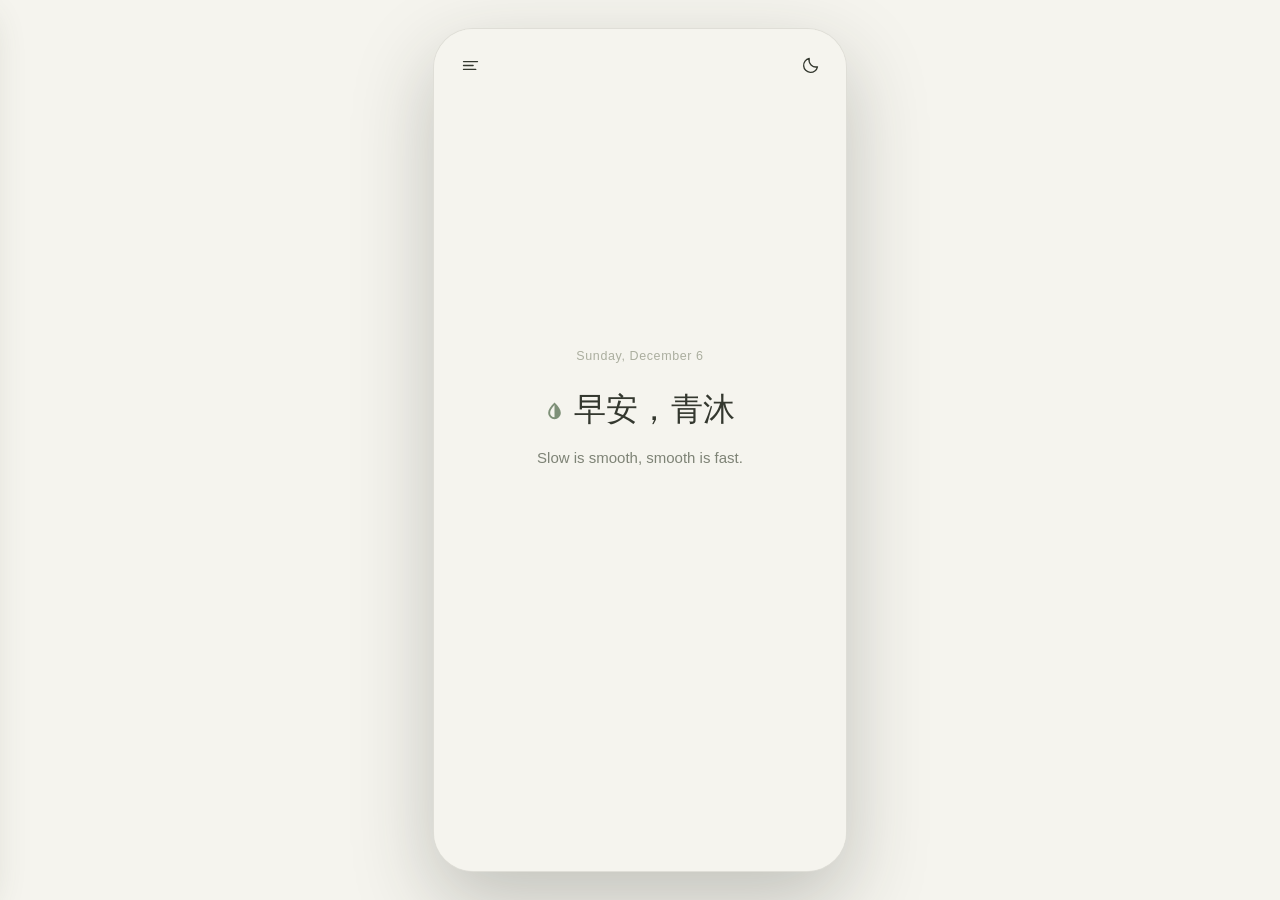
==== index.html @ 0475c49b "v2.6.2 分家第三步：云端整体搬进 cloud.js（纯搬家零改动，拼接保真校验过，冒烟13项全过） Co-Authored-By: Claude Fable 5 <noreply@anthrop" ====
<!DOCTYPE html>
<html lang="zh-CN">
<head>
<meta charset="utf-8">
<meta name="viewport" content="width=device-width, initial-scale=1, viewport-fit=cover, user-scalable=no">
<title>小记</title>
<meta name="apple-mobile-web-app-capable" content="yes">
<meta name="apple-mobile-web-app-status-bar-style" content="default">
<meta name="apple-mobile-web-app-title" content="小记">
<meta name="theme-color" content="#F5F4EE">
<link rel="manifest" href="manifest.webmanifest">
<link rel="icon" type="image/png" sizes="192x192" href="icon-192.png">
<link rel="apple-touch-icon" href="icon-180.png">
<link rel="stylesheet" href="style.css?v=2.6.2">
</head>
<body data-theme="day">
<div class="phone">

  <!-- HOME -->
  <section class="screen active" id="scr-home">
    <header class="bar">
      <button class="iconbtn" id="menuBtn" aria-label="菜单">
        <svg viewBox="0 0 24 24"><line x1="4" y1="7.5" x2="20" y2="7.5"/><line x1="4" y1="12" x2="15" y2="12"/><line x1="4" y1="16.5" x2="18" y2="16.5"/></svg>
      </button>
      <button class="iconbtn" id="themeBtn" aria-label="切换日夜">
        <svg id="icoMoon" viewBox="0 0 24 24"><path d="M20 13.5A8 8 0 0 1 10.5 4 8 8 0 1 0 20 13.5z"/></svg>
        <svg id="icoSun" viewBox="0 0 24 24" style="display:none"><circle cx="12" cy="12" r="4.4"/><line x1="12" y1="2.8" x2="12" y2="5"/><line x1="12" y1="19" x2="12" y2="21.2"/><line x1="2.8" y1="12" x2="5" y2="12"/><line x1="19" y1="12" x2="21.2" y2="12"/><line x1="5.5" y1="5.5" x2="7" y2="7"/><line x1="17" y1="17" x2="18.5" y2="18.5"/><line x1="18.5" y1="5.5" x2="17" y2="7"/><line x1="7" y1="17" x2="5.5" y2="18.5"/></svg>
      </button>
    </header>
    <div class="home-body">
      <div class="dateline" id="dateLine"></div>
      <h1 class="greet">
        <svg class="leaf" viewBox="0 0 24 24" fill="currentColor" stroke="none"><path d="M12 2C7 7 4 11 4 15a8 8 0 0 0 16 0c0-4-3-8-8-13zm0 18.5c-3 0-5.5-2.4-5.5-5.5 0-2.8 2-5.9 5.5-9.8V20.5z" opacity=".9"/></svg>
        <span id="greetText"></span>
      </h1>
      <p class="openline" id="openLine"></p>
      <div id="homeVase" class="vfloat"></div>
    </div>
  </section>

  <!-- TASKS -->
  <section class="screen" id="scr-tasks">
    <header class="bar">
      <button class="iconbtn back"><svg viewBox="0 0 24 24"><polyline points="14.5 5 7.5 12 14.5 19"/></svg></button>
      <span class="title">Tasks · 任务</span>
      <span style="width:44px"></span>
    </header>
    <div class="scroll">
      <div class="smalldate" id="taskDate"></div>
      <div class="tq" id="taskQuote"><div class="l1" id="tqL1"></div><div class="l2" id="tqL2" style="display:none"></div></div>
      <div class="countline">进行中 · <b id="ongoingN">0</b> <small>还在进行</small> / <b id="totalN">0</b> <small>今日全部<span id="filtCap"></span></small></div>
      <div class="chips" id="taskChips"></div>
      <div id="taskList" style="margin-top:8px"></div>
      <div class="seclabel" style="margin-top:28px"><span>今日已完成</span></div>
      <div id="doneList"></div>
      <div style="height:120px"></div>
    </div>
    <div id="taskVase" class="vfloat"></div>
    <button class="fab" id="fabAdd">+</button>
  </section>

  <!-- REWARDS -->
  <section class="screen" id="scr-rewards">
    <header class="bar">
      <button class="iconbtn back"><svg viewBox="0 0 24 24"><polyline points="14.5 5 7.5 12 14.5 19"/></svg></button>
      <span class="title">Rewards · 奖励</span>
      <span style="width:44px"></span>
    </header>
    <div class="scroll">
      <div class="hero"><span class="big" id="rwCounter">0</span><span class="dim">件 · 距上次掉落</span></div>
      <div class="hero-cap" id="rwCap">每完成一件任务都有机会掉落 · 累计越多奖励越好</div>
      <div class="seclabel"><span>待处理奖励</span></div>
      <div id="pendList"></div>
      <div class="seclabel" style="margin-top:26px"><span>已完成奖励</span></div>
      <div id="rdoneList"></div>
      <p class="whint" style="text-align:center;margin-top:18px">奖励池和概率在 设置 → 奖励抽卡 里编辑</p>
    </div>
  </section>

  <!-- MOOD -->
  <section class="screen" id="scr-mood">
    <header class="bar">
      <button class="iconbtn back"><svg viewBox="0 0 24 24"><polyline points="14.5 5 7.5 12 14.5 19"/></svg></button>
      <span class="title">Mood · 心情</span>
      <span style="width:44px"></span>
    </header>
    <div class="scroll">
      <div class="mood-now">
        <div class="val" id="moodVal">0</div>
        <div class="lbl">今天的心情值 · −100 ~ +100</div>
      </div>
      <div class="slider-wrap">
        <input type="range" id="moodSlider" min="-100" max="100" step="1" value="0">
        <div class="slider-ends"><span>−100</span><span>0</span><span>+100</span></div>
      </div>
      <input class="mood-note" id="moodNote" placeholder="写一句此刻的感受…" maxlength="120">
      <button class="btn" id="moodSave" style="width:100%;margin-top:12px;padding:13px">保存这一条 · 一天可以记很多次</button>
      <div class="seclabel" style="margin-top:30px">
        <span>趋势 · 每日平均</span>
        <span class="pills" id="moodPills">
          <button class="pill on" data-range="m">月</button>
          <button class="pill" data-range="y">年</button>
        </span>
      </div>
      <div class="chart-card">
        <svg id="moodSvg" viewBox="0 0 340 170" preserveAspectRatio="none"></svg>
        <div class="tipbox" id="moodTip"></div>
      </div>
      <p class="empty" id="moodHint" style="display:none">记录两天以上就能看到趋势曲线了</p>
      <div class="seclabel" style="margin-top:26px"><span>时间线 · TIMELINE</span></div>
      <div id="moodList"></div>
    </div>
  </section>

  <!-- NOTES -->
  <section class="screen" id="scr-notes">
    <header class="bar">
      <button class="iconbtn back"><svg viewBox="0 0 24 24"><polyline points="14.5 5 7.5 12 14.5 19"/></svg></button>
      <span class="title">Notes · 笔记</span>
      <button class="iconbtn" id="noteImport" aria-label="导入"><svg viewBox="0 0 24 24"><path d="M12 3v11"/><polyline points="7.5 9.5 12 14 16.5 9.5"/><path d="M4.5 15v3.5a2 2 0 0 0 2 2h11a2 2 0 0 0 2-2V15"/></svg></button>
      <input type="file" id="noteFile" accept=".md,.txt,.docx,text/plain,text/markdown" style="display:none">
    </header>
    <div class="scroll">
      <div class="chips" id="noteChips" style="margin-top:10px"></div>
      <div class="filterline" id="noteFilterLine" style="display:none"></div>
      <div id="noteList" style="margin-top:4px"></div>
      <div style="height:76px"></div>
    </div>
    <button class="fab" id="fabNote">+</button>
  </section>

  <!-- NOTE EDITOR -->
  <section class="screen" id="scr-nedit">
    <header class="bar">
      <button class="iconbtn" id="nedBack"><svg viewBox="0 0 24 24"><polyline points="14.5 5 7.5 12 14.5 19"/></svg></button>
      <span class="title" id="nedType">日记</span>
      <span class="pills" id="nedPills">
        <button class="pill on" data-m="edit">编辑</button>
        <button class="pill" data-m="view">预览</button>
      </span>
    </header>
    <div class="scroll">
      <div class="seclabel" style="margin-top:8px"><span>标题（可不填）</span></div>
      <input class="edin" id="nTitle2" placeholder="无题" maxlength="40">
      <div class="edrow">
        <input class="edin" id="nWx" placeholder="天气（可不填）" maxlength="8">
        <input class="edin" id="nMood" placeholder="心情 0~100（可不填）" inputmode="numeric">
        <button id="nSign" style="flex:none;width:46px;min-height:44px;border:1.5px solid var(--line);background:var(--card);border-radius:12px;color:var(--sub);font-size:17px;font-family:var(--serif);cursor:pointer">±</button>
      </div>
      <div class="seclabel"><span>正文 · 支持 MARKDOWN</span></div>
      <textarea id="nBody2" placeholder="想写多长写多长…&#10;支持 # 标题、**加粗**、*斜体*、&gt; 引用、``` 代码块 ```、- 列表"></textarea>
      <div class="mdv" id="nView" style="display:none"></div>
      <div style="display:flex;gap:9px;margin:18px 0 30px">
        <button class="btn" id="nSave2" style="flex:1;padding:14px">保存</button>
        <button class="btn danger" id="nDel2" style="display:none;padding:14px 18px">删除</button>
      </div>
    </div>
  </section>

  <!-- CYCLE -->
  <section class="screen" id="scr-cycle">
    <header class="bar">
      <button class="iconbtn back"><svg viewBox="0 0 24 24"><polyline points="14.5 5 7.5 12 14.5 19"/></svg></button>
      <span class="title">Cycle · 周期</span>
      <span style="width:44px"></span>
    </header>
    <div class="scroll">
      <div class="legend">
        <span><i style="background:var(--sage)"></i>经期</span>
        <span><i style="background:var(--sage-soft);border:1px solid var(--sage)"></i>排卵期</span>
        <span><i style="border:1.5px dashed var(--sage)"></i>预测</span>
        <span><i style="border:1.5px solid var(--ink)"></i>选中</span>
      </div>
      <div class="cal">
        <div class="mo">
          <button id="calPrev">‹</button>
          <b id="calTitle"></b>
          <button id="calNext">›</button>
        </div>
        <div class="grid" id="calGrid"></div>
      </div>
      <div class="cyc-card">
        <div class="cyc-row"><span id="selDayLabel">今日生理期</span><div class="switch" id="cycSwitch"><i></i></div></div>
        <div class="cyc-row"><span>上次经期</span><span class="v" id="cycLast">—</span></div>
        <div class="cyc-row"><span>平均周期</span><span class="v" id="cycAvg">—</span></div>
        <div class="cyc-row"><span>预测下次</span><span class="v" id="cycNext" style="color:var(--sage-deep)">—</span></div>
      </div>
      <p class="whint" style="text-align:center;margin-top:14px">点日历选中某天，再用开关标记 / 取消经期</p>
    </div>
  </section>

  <!-- WORDS -->
  <section class="screen" id="scr-words">
    <header class="bar">
      <button class="iconbtn back"><svg viewBox="0 0 24 24"><polyline points="14.5 5 7.5 12 14.5 19"/></svg></button>
      <span class="title">Words · 话语集</span>
      <span style="width:44px"></span>
    </header>
    <div class="scroll">
      <div style="margin-top:10px" class="pills" id="wTabs">
        <button class="pill on" data-w="mom">妈咪说</button>
        <button class="pill" data-w="essay">随笔</button>
        <button class="pill" data-w="open">开屏语</button>
      </div>
      <p class="whint" id="wHint">主页 95% 抽未显示的句子，抽中标为已显示；5% 让老句子回来看看你。全部显示过就重新循环。</p>
      <div style="margin:4px 0 14px">
        <div class="chips" id="wDt" style="display:none;margin:0 0 10px"></div>
        <div id="wDateWrap" style="display:none;margin:0 0 10px"><input type="date" id="wDate" class="edin" style="background:var(--card)"><p class="whint" style="margin:6px 2px 0">按「月-日」匹配，每年这一天都会出现，且当天只显示特定日期的句子</p></div>
        <div class="chips" id="wPeriod" style="display:none;margin:0 0 10px"></div>
        <div class="addrow" style="margin:0 0 8px"><input id="wInput" placeholder="第一行（中文或英文）" maxlength="120"></div>
        <div class="addrow" style="margin:0 0 8px"><input id="wInput2" placeholder="第二行（可不填 · 双语时用）" maxlength="120"><button id="wAdd">添加</button></div>
        <button class="chip" id="wBatch">⎘ 批量粘贴导入（一行一句）</button>
      </div>
      <div id="wList"></div>
      <div style="height:40px"></div>
    </div>
  </section>

  <!-- RECORDS -->
  <section class="screen" id="scr-records">
    <header class="bar">
      <button class="iconbtn back"><svg viewBox="0 0 24 24"><polyline points="14.5 5 7.5 12 14.5 19"/></svg></button>
      <span class="title">Records · 记录</span>
      <span style="width:44px"></span>
    </header>
    <div class="scroll">
      <div style="display:flex;justify-content:flex-end;margin-top:12px">
        <span class="pills" id="recRange">
          <button class="pill" data-r="d">日</button>
          <button class="pill on" data-r="m">月</button>
          <button class="pill" data-r="y">年</button>
        </span>
      </div>
      <div id="dayNav" style="display:none;align-items:center;justify-content:center;gap:14px;margin-top:8px">
        <button class="iconbtn" id="dPrev" style="width:38px;height:38px"><svg viewBox="0 0 24 24"><polyline points="14.5 5 7.5 12 14.5 19"/></svg></button>
        <span id="dLabel" style="font-size:13px;color:var(--sub);min-width:120px;text-align:center"></span>
        <button class="iconbtn" id="dNext" style="width:38px;height:38px"><svg viewBox="0 0 24 24"><polyline points="9.5 5 16.5 12 9.5 19"/></svg></button>
      </div>
      <div class="hero" style="margin-top:8px"><span class="big" id="recBig">0</span><span class="dim" id="recDim">件 · 本月完成</span></div>
      <div class="hero-cap" id="recCap"></div>
      <div class="seclabel"><span>按类型 · BY TYPE</span></div>
      <div id="catStats"></div>
      <div class="chips" id="recChips" style="margin-top:22px"></div>
      <div style="display:flex;gap:8px;margin-top:12px">
        <button class="chip" id="recExport">⎘ 导出此视图</button>
        <button class="chip" id="recReport">📄 生成月报</button>
      </div>
      <div class="rec-day" id="recListLabel">完成清单</div>
      <div id="recList"></div>
    </div>
  </section>

  <!-- SETTINGS -->
  <section class="screen" id="scr-settings">
    <header class="bar">
      <button class="iconbtn back"><svg viewBox="0 0 24 24"><polyline points="14.5 5 7.5 12 14.5 19"/></svg></button>
      <span class="title">Settings · 设置</span>
      <span style="width:44px"></span>
    </header>
    <div class="scroll">
      <div style="height:12px"></div>
      <div class="setcard">
        <h4>称呼</h4>
        <p class="desc">开屏问候里怎么叫你</p>
        <input type="text" id="setNick" maxlength="12" style="width:100%">
      </div>
      <div class="setcard">
        <h4>工作流模板</h4>
        <p class="desc">一行一步；步骤后加 ? 表示可跳过；用 [变体名] 分组做分支；可设每月几号自动开始（设定当月请手动发起，下个周期起自动出现，默认第一个变体）。</p>
        <div id="flowList"></div>
        <button class="btn" id="flowAdd" style="margin-top:10px">新建模板</button>
      </div>
      <div class="setcard">
        <h4>纪念日</h4>
        <p class="desc">最近的一个会显示在任务页日期旁；每年重复的（生日、纪念日）年年倒数，一次性的到期后自动消失</p>
        <div id="anniList"></div>
        <div class="addrow" style="margin-top:10px"><input id="anniName" placeholder="名称" maxlength="10" style="flex:1"><input type="date" id="anniDate" style="flex:1.2"></div>
        <div style="display:flex;gap:8px;margin-top:8px;align-items:center">
          <span class="pills"><button class="pill on" data-ay="1">每年重复</button><button class="pill" data-ay="0">仅一次</button></span>
          <button class="btn" id="anniAdd" style="margin-left:auto;padding:9px 16px">添加</button>
        </div>
      </div>
      <div class="setcard">
        <h4>笔记上锁</h4>
        <p class="desc">真加密（AES）：上锁分类的内容与备份文件里都是密文。⚠️ 忘记主密码将永远无法解开，请把密码抄在纸上收好。</p>
        <div id="lockArea"></div>
      </div>
      <div class="setcard">
        <h4>任务完成样式</h4>
        <p class="desc">选择任务列表里怎么打勾</p>
        <div class="chips" id="taskStyleChips" style="margin-top:4px">
          <button class="chip" data-ts="box">小方框 ☑</button>
          <button class="chip" data-ts="btn">「完成」按钮</button>
        </div>
      </div>
      <div class="setcard">
        <h4>配色主题</h4>
        <p class="desc">主页右上角的按钮在「鼠尾草·日」和你选的深色主题之间切换</p>
        <div class="chips" id="themeChips" style="margin-top:4px">
          <button class="chip" data-th="day">鼠尾草 · 日</button>
          <button class="chip" data-th="night">鼠尾草 · 夜</button>
          <button class="chip" data-th="plum">暮紫 · Plum</button>
        </div>
      </div>
      <div class="setcard">
        <h4>笔记分类管理</h4>
        <p class="desc">可新增、改名、删除（删除后文章并入第一个分类）。提醒：笔记是明文存储，重要密码请等「上锁」功能再放。</p>
        <div id="ntList"></div>
        <div class="addrow" style="margin-top:10px"><input id="ntInput" placeholder="新分类名称（最多4字）" maxlength="4"><button id="ntAdd">添加</button></div>
      </div>
      <div class="setcard">
        <h4>循环任务管理</h4>
        <p class="desc">每天 / 每N天 / 每周 / 每月自动出现的任务，可跳过今天或停用</p>
        <div id="tplList"></div>
      </div>
      <div class="setcard">
        <h4>任务类型管理</h4>
        <p class="desc">改名会自动同步所有历史记录；删除后该类型的历史会归入「未分类」，不会丢失。已完成任务想换类型：去记录页点那条记录。</p>
        <div id="catList"></div>
        <div class="addrow" style="margin-top:10px"><input id="catInput" placeholder="新类型名称（最多6字）" maxlength="6"><button id="catAdd">添加</button></div>
      </div>
      <div class="setcard">
        <h4>奖励抽卡</h4>
        <p class="desc">每完成一件任务，按下方概率抽一次；抽中后按「距上次掉落的累计件数」决定奖励池档位，然后累计清零。行首加 * 表示该奖励可重复抽中。</p>
        <div class="setrow2"><span>触发概率（每件 %）</span><input type="number" id="setRate" min="0.5" max="100" step="0.5" style="width:80px"></div>
        <div class="setrow2"><span>池 A 区间上限（件）</span><input type="number" id="setT1" min="1" style="width:80px"></div>
        <div class="setrow2"><span>池 B 区间上限（件）</span><input type="number" id="setT2" min="2" style="width:80px"></div>
        <label class="desc" style="display:block;margin-top:10px">奖励池 A（累计 ≤ 上限A）</label>
        <textarea id="poolA"></textarea>
        <label class="desc" style="display:block;margin-top:10px">奖励池 B（累计 ≤ 上限B）</label>
        <textarea id="poolB"></textarea>
        <label class="desc" style="display:block;margin-top:10px">奖励池 C（累计更多 · 大奖）</label>
        <textarea id="poolC"></textarea>
        <label class="desc" style="display:block;margin-top:10px">里程碑保底（格式：件数|奖励，一行一个，按人生总完成数触发）</label>
        <textarea id="poolM" style="min-height:56px"></textarea>
        <button class="btn" style="margin-top:12px" id="saveGacha">保存抽卡设置</button>
      </div>
      <div class="setcard">
        <h4>云端同步 · 妈咪入口</h4>
        <p class="desc">数据存进你自己的 GitHub 私有仓库：换设备不丢、清缓存不怕，妈咪还能远程给你放任务和句子。仓库怎么建、钥匙怎么领，找妈咪拿步骤。</p>
        <input type="text" id="ghRepo" placeholder="仓库（如 用户名/xiaoji-data）" autocapitalize="off" autocorrect="off" style="width:100%;margin-bottom:8px">
        <input type="password" id="ghTok" placeholder="钥匙（github_pat_ 开头的一长串）" autocomplete="off" style="width:100%;margin-bottom:10px;border:1px solid var(--line);background:var(--bg);border-radius:10px;padding:8px 11px;font-size:13.5px;color:var(--ink);outline:none;font-family:var(--sans)">
        <div style="display:flex;gap:9px;flex-wrap:wrap;align-items:center">
          <button class="btn" id="ghSave">连接并同步</button>
          <button class="btn ghost" id="ghSync" style="display:none">立即同步</button>
          <button class="btn ghost" id="ghOff" style="display:none">断开</button>
        </div>
        <p class="desc" id="syncStat" style="margin:10px 0 0"></p>
      </div>
      <div class="setcard">
        <h4>数据备份</h4>
        <p class="desc">数据存在这台手机的浏览器里。定期导出一份，防止清缓存丢失。</p>
        <div style="display:flex;gap:9px;flex-wrap:wrap">
          <button class="btn" id="exportBtn">导出 JSON</button>
          <button class="btn ghost" id="importBtn">导入恢复</button>
          <input type="file" id="importFile" accept=".json,application/json" style="display:none">
        </div>
      </div>
      <div class="setcard">
        <h4>危险区</h4>
        <p class="desc">清空后无法恢复，请先导出备份</p>
        <button class="btn danger" id="wipeBtn">清空全部数据</button>
      </div>
      <p class="empty">小记 v2.6.2 · 肥波哥出品<br><span id="cloudFoot">妈咪云端入口 · Coming soon</span></p>
    </div>
  </section>

  <!-- GARDEN v2.5 -->
  <section class="screen" id="scr-garden">
    <header class="bar">
      <button class="iconbtn back"><svg viewBox="0 0 24 24"><polyline points="14.5 5 7.5 12 14.5 19"/></svg></button>
      <span class="title">Garden · 花园</span>
      <span style="width:44px"></span>
    </header>
    <div class="scroll">
      <div class="gpills"><span class="pills" id="gTabs">
        <button class="pill on" data-g="garden">花园</button>
        <button class="pill" data-g="book">图鉴</button>
        <button class="pill" data-g="mami">妈咪的花园</button>
      </span></div>
      <div id="gBody"></div>
      <div style="height:40px"></div>
    </div>
  </section>

</div>

<!-- drawer -->
<div class="scrim" id="scrim"></div>
<nav class="drawer" id="drawer">
  <div class="dhead"><h2>小记</h2><p id="drawerDate"></p></div>
  <button class="ditem" data-go="scr-tasks"><svg viewBox="0 0 24 24"><rect x="4" y="4" width="16" height="16" rx="5"/><polyline points="8.5 12.5 11 15 15.5 9.5"/></svg>任务<span class="en">Tasks</span></button>
  <button class="ditem" data-go="scr-rewards"><svg viewBox="0 0 24 24"><rect x="4" y="8" width="16" height="12" rx="3"/><path d="M4 12h16M12 8v12M12 8s-1-4-4-4-2.5 4 0 4h4zm0 0s1-4 4-4 2.5 4 0 4h-4z"/></svg>奖励<span class="bdg" id="pendBdg" style="display:none">0</span><span class="en" id="rwEn">Rewards</span></button>
  <button class="ditem" data-go="scr-records"><svg viewBox="0 0 24 24"><circle cx="12" cy="12" r="8.5"/><polyline points="12 7.5 12 12 15.5 14"/></svg>记录<span class="en">Records</span></button>
  <button class="ditem" data-go="scr-mood"><svg viewBox="0 0 24 24"><circle cx="12" cy="12" r="8.5"/><path d="M8.5 14s1.3 1.8 3.5 1.8 3.5-1.8 3.5-1.8"/><line x1="9" y1="9.5" x2="9" y2="9.6"/><line x1="15" y1="9.5" x2="15" y2="9.6"/></svg>心情<span class="en">Mood</span></button>
  <button class="ditem" data-go="scr-notes"><svg viewBox="0 0 24 24"><path d="M5 5a2 2 0 0 1 2-2h10a2 2 0 0 1 2 2v14a2 2 0 0 1-2 2H7a2 2 0 0 1-2-2z"/><line x1="9" y1="8" x2="15" y2="8"/><line x1="9" y1="12" x2="15" y2="12"/><line x1="9" y1="16" x2="12.5" y2="16"/></svg>笔记<span class="en">Notes</span></button>
  <button class="ditem" data-go="scr-cycle"><svg viewBox="0 0 24 24"><path d="M12 3.5c3.5 4 6 7 6 10a6 6 0 0 1-12 0c0-3 2.5-6 6-10z"/></svg>周期<span class="en">Cycle</span></button>
  <button class="ditem" data-go="scr-words"><svg viewBox="0 0 24 24"><path d="M9.5 8H6a2 2 0 0 0-2 2v3a2 2 0 0 0 2 2h1.5v3c2.5-1 2-4 2-8zm10 0h-3.5a2 2 0 0 0-2 2v3a2 2 0 0 0 2 2h1.5v3c2.5-1 2-4 2-8z"/></svg>话语集<span class="en">Words</span></button>
  <button class="ditem" data-go="scr-garden"><svg viewBox="0 0 24 24"><circle cx="12" cy="8.5" r="2.2"/><path d="M12 6.3c-1.2-2.2-3.6-2.6-4.8-1.4 0 1.8 1.4 3.2 3.2 3.4M12 6.3c1.2-2.2 3.6-2.6 4.8-1.4 0 1.8-1.4 3.2-3.2 3.4M9.6 9.9c-2.4.4-3.6 2.2-3.2 3.8 1.6.8 3.6 0 4.6-1.5M14.4 9.9c2.4.4 3.6 2.2 3.2 3.8-1.6.8-3.6 0-4.6-1.5"/><path d="M12 10.7V21M12 16.5c0-2 1.6-3.2 3.4-3.2M12 18.5c0-2-1.6-3.2-3.4-3.2"/></svg>花园<span class="en">Garden</span></button>
  <button class="ditem" data-go="scr-settings"><svg viewBox="0 0 24 24"><circle cx="12" cy="12" r="3"/><path d="M12 4v2M12 18v2M4 12h2M18 12h2M6.3 6.3l1.4 1.4M16.3 16.3l1.4 1.4M17.7 6.3l-1.4 1.4M7.7 16.3l-1.4 1.4"/></svg>设置<span class="en">Settings</span></button>
  <div class="dfoot">数据只存在这台设备 · 记得备份 ☾</div>
</nav>

<!-- reward drop -->
<div class="reward" id="reward">
  <h3 id="rewardTitle">🎲 抽中了！奖励掉落</h3>
  <p id="rewardText"></p>
  <small id="rewardSub"></small>
  <button id="rewardClaim">收下 · Claim</button>
</div>

<!-- new task sheet -->
<div class="sheet-scrim" id="sheetScrim"></div>
<div class="sheet" id="sheet">
  <h3 id="sheetTitle">新任务</h3>
  <div id="tNameWrap">
    <label>任务名称</label>
    <input type="text" id="tName" placeholder="要做什么？" maxlength="60">
  </div>
  <label>任务类型</label>
  <span class="pills" id="tTypePills" style="flex-wrap:wrap">
    <button class="pill on" data-t="once">当日</button>
    <button class="pill" data-t="daily">循环</button>
    <button class="pill" data-t="span">跨时段</button>
    <button class="pill" data-t="idle">长期</button>
    <button class="pill" data-t="flow">流程</button>
  </span>
  <p class="futnote" id="idleNote" style="display:none">🛋 长期任务：没有期限，不会过期，躺到你完成为止</p>
  <div id="tFlowWrap" style="display:none">
    <label>选择流程模板（在 设置→工作流模板 里创建）</label>
    <div class="catgrid" id="tFlowTmpls"></div>
    <div id="tFlowVars" style="display:none">
      <label>哪种情况？</label>
      <div class="catgrid" id="tFlowVarChips"></div>
    </div>
    <label>备注 · 这一单是谁的（可不填）</label>
    <input type="text" id="tFlowNote" placeholder="如：七附院小狗 20万" maxlength="30">
  </div>
  <div id="tFreqWrap" style="display:none">
    <label>循环方式</label>
    <span class="pills" id="freqPills">
      <button class="pill on" data-f="daily">每天</button>
      <button class="pill" data-f="every">每几天</button>
      <button class="pill" data-f="weekly">每周几</button>
      <button class="pill" data-f="monthly">每月几号</button>
    </span>
    <div id="freqN" style="display:none">
      <label>每几天一轮（当轮完成后，下一轮重新出现）</label>
      <input type="number" id="tN" min="2" max="365" value="3" inputmode="numeric" class="edin" style="background:var(--bg)">
    </div>
    <div id="freqW" style="display:none">
      <label>星期几</label>
      <div class="catgrid" id="tWd"></div>
    </div>
    <div id="freqM" style="display:none">
      <label>每月几号（当天起挂在列表里，完成为止）</label>
      <input type="number" id="tMd" min="1" max="31" value="18" inputmode="numeric" class="edin" style="background:var(--bg)">
    </div>
  </div>
  <div id="tDateWrap">
    <label>日期（选未来的日期就是预制任务）</label>
    <input type="date" id="tDate">
    <p class="futnote" id="futNote">📌 预制任务：到那天它会自动出现在任务列表</p>
  </div>
  <div id="tSpanWrap" style="display:none">
    <label>开始日期</label>
    <input type="date" id="tStart">
    <label>截止日期</label>
    <input type="date" id="tEnd">
  </div>
  <label>事情类型</label>
  <div class="catgrid" id="tCats"></div>
  <button class="btn" id="tSave">创建任务</button>
</div>

<div class="mini-scrim" id="miniScrim"></div>
<div class="mini" id="mini"></div>

<div class="toast" id="toast"></div>

<script src="core.js?v=2.6.2"></script>
<script src="store.js?v=2.6.2"></script>
<script src="cloud.js?v=2.6.2"></script>
<script src="app.js?v=2.6.2"></script>
</body>
</html>
---- style.css ----
/* 小记 v2.6.0 · 样式（自 index.html 原样搬出，零改动） */
:root{
  --serif: ui-serif, Georgia, "Palatino", "Songti SC", "Noto Serif SC", serif;
  --sans: -apple-system, BlinkMacSystemFont, "SF Pro Text", "PingFang SC", "Noto Sans SC", sans-serif;
}
[data-theme="day"]{
  --bg:#F5F4EE; --card:#FCFBF7; --card2:#F0EFE6;
  --ink:#34382F; --sub:#7E8376; --faint:#ABAE9F; --line:#E4E3D6;
  --sage:#71856A; --sage-deep:#54684E; --sage-soft:#E9EEE2;
  --apricot-bg:#F4E7D3; --apricot-ink:#8A5B2B; --apricot-line:#E5CBA4;
  --scrim:rgba(52,56,47,.32); --shadow:0 10px 34px rgba(72,78,66,.14);
  --p0:#35702B; --p1:#9E7F0E; --p2:#C25E9B; --p3:#A93A32; --p4:#4E86C6;
  --p5:#7048A8; --p6:#5E7020; --p7:#C1661D; --p8:#00897C; --p9:#5560B0;
  --p10:#9A5526; --p11:#9C3F6A; --p12:#2E7A9E; --p13:#1F7A4A; --p14:#96323F;
  --mood-neg:#F1EEE3; --mood-mid:#C9D2BF; --mood-pos:#71856A;
  --mood-negink:#8A97A6;
  --danger:#A93A32;
}
[data-theme="night"]{
  --bg:#1C1F1C; --card:#262A25; --card2:#2E332C;
  --ink:#E8E6DA; --sub:#9AA091; --faint:#686E62; --line:#343931;
  --sage:#A5BF9B; --sage-deep:#C2D6B6; --sage-soft:#2C332A;
  --apricot-bg:#3A3226; --apricot-ink:#E0B984; --apricot-line:#57452C;
  --scrim:rgba(0,0,0,.5); --shadow:0 10px 34px rgba(0,0,0,.4);
  --p0:#5C9549; --p1:#A78C24; --p2:#CC6CA2; --p3:#CC6A57; --p4:#5E93D6;
  --p5:#9A73D6; --p6:#8C9C32; --p7:#CE7826; --p8:#2BA391; --p9:#8A93DE;
  --p10:#D08A50; --p11:#C077A0; --p12:#66AFD6; --p13:#46B384; --p14:#D0707C;
  --mood-neg:#242A26; --mood-mid:#5F6E5B; --mood-pos:#A5BF9B;
  --mood-negink:#8FA3BC;
  --danger:#CC6A57;
}
[data-theme="plum"]{
  --bg:#211C26; --card:#2A2531; --card2:#332D3A;
  --ink:#EDE6EA; --sub:#A9A0AC; --faint:#6E6674; --line:#3A3442;
  --sage:#C9A2B4; --sage-deep:#DFC2CF; --sage-soft:#352C38;
  --apricot-bg:#3A3226; --apricot-ink:#E0B984; --apricot-line:#57452C;
  --scrim:rgba(0,0,0,.55); --shadow:0 10px 34px rgba(0,0,0,.45);
  --p0:#5C9549; --p1:#A78C24; --p2:#CC6CA2; --p3:#CC6A57; --p4:#5E93D6;
  --p5:#9A73D6; --p6:#8C9C32; --p7:#CE7826; --p8:#2BA391; --p9:#8A93DE;
  --p10:#D08A50; --p11:#C077A0; --p12:#66AFD6; --p13:#46B384; --p14:#D0707C;
  --mood-neg:#17141B; --mood-mid:#6E5A66; --mood-pos:#D9A8C0;
  --mood-negink:#9A8FB8;
  --danger:#D0707C;
}
[data-theme="plum"] .greet{font-style:italic; letter-spacing:.5px;}
[data-theme="plum"] .fab, [data-theme="plum"] .chip.on, [data-theme="plum"] .btn:not(.ghost):not(.danger){color:#2A2028;}
[data-theme="plum"] .day.period{color:#2A2028;}
*{margin:0;padding:0;box-sizing:border-box;-webkit-tap-highlight-color:transparent}
html,body{height:100%}
body{font-family:var(--sans); background:var(--bg); color:var(--ink); transition:background .45s,color .45s; overscroll-behavior:none;}
.phone{position:relative; height:100dvh; max-width:520px; margin:0 auto; overflow:hidden; background:var(--bg); transition:background .45s;}
@media (min-width:760px){
  body{display:flex; align-items:center; justify-content:center; padding:28px;}
  .phone{width:414px; flex:none; height:min(880px, calc(100vh - 56px)); max-width:414px; border-radius:40px; box-shadow:0 30px 80px rgba(40,44,36,.25); border:1px solid rgba(120,120,110,.18);}
}
.screen{position:absolute; inset:0; display:flex; flex-direction:column; opacity:0; pointer-events:none; transform:translateY(10px); transition:opacity .38s ease, transform .38s ease; background:var(--bg);}
.screen.active{opacity:1; pointer-events:auto; transform:none;}
.scroll{flex:1; overflow-y:auto; -webkit-overflow-scrolling:touch; padding:0 22px calc(30px + env(safe-area-inset-bottom));}
.bar{display:flex; align-items:center; justify-content:space-between; padding:calc(14px + env(safe-area-inset-top)) 14px 6px;}
.bar .title{font-family:var(--serif); font-size:17px; letter-spacing:.4px; color:var(--ink);}
.iconbtn{background:none; border:none; width:44px; height:44px; display:flex; align-items:center; justify-content:center; color:var(--ink); cursor:pointer; border-radius:14px;}
.iconbtn:active{background:var(--card2);}
.iconbtn svg{width:21px; height:21px; stroke:currentColor; fill:none; stroke-width:1.5; stroke-linecap:round; stroke-linejoin:round;}

/* HOME */
#scr-home .home-body{flex:1; display:flex; flex-direction:column; align-items:center; justify-content:center; text-align:center; padding:0 30px 16vh;}
.dateline{font-size:12.5px; letter-spacing:.6px; color:var(--faint); margin-bottom:26px;}
.dateline b{color:var(--sub); font-weight:500;}
.greet{font-family:var(--serif); font-weight:500; font-size:32px; line-height:1.3; letter-spacing:.2px; display:flex; align-items:baseline; gap:10px; justify-content:center; flex-wrap:wrap;}
.greet .leaf{width:19px; height:19px; align-self:center; color:var(--sage); flex:none;}
.openline{margin-top:14px; font-size:15px; color:var(--sub); line-height:1.7;}
.quote{margin-top:54px; max-width:300px; cursor:pointer; user-select:none; min-height:30px;}
.quote p{font-family:var(--serif); font-size:14.5px; line-height:1.9; color:var(--sub);}
.home-foot{text-align:center; padding:0 0 calc(34px + env(safe-area-inset-bottom)); font-size:12.5px; color:var(--faint); letter-spacing:.8px;}
.home-foot b{font-family:var(--serif); font-size:15px; color:var(--sage-deep); font-weight:600;}

/* drawer */
.scrim{position:fixed; inset:0; background:var(--scrim); opacity:0; pointer-events:none; transition:opacity .35s; z-index:40;}
.scrim.on{opacity:1; pointer-events:auto;}
.drawer{position:fixed; top:0; bottom:0; left:0; width:min(78%,320px); background:var(--card); z-index:50; transform:translateX(-102%); transition:transform .4s cubic-bezier(.32,.72,.28,1); display:flex; flex-direction:column; padding:calc(26px + env(safe-area-inset-top)) 0 calc(20px + env(safe-area-inset-bottom)); box-shadow:var(--shadow); border-radius:0 26px 26px 0; overflow-y:auto;}
.drawer.on{transform:none;}
.drawer .dhead{padding:6px 26px 18px;}
.drawer .dhead h2{font-family:var(--serif); font-size:22px; font-weight:600;}
.drawer .dhead p{font-size:11.5px; color:var(--faint); margin-top:5px; letter-spacing:1px;}
.ditem{display:flex; align-items:center; gap:15px; padding:13.5px 26px; border:none; background:none; width:100%; font-size:15.5px; color:var(--ink); cursor:pointer; font-family:var(--sans); text-align:left;}
.ditem:active{background:var(--card2);}
.ditem svg{width:19px; height:19px; stroke:var(--sage-deep); fill:none; stroke-width:1.5; stroke-linecap:round; stroke-linejoin:round; flex:none;}
.ditem .en{margin-left:auto; font-size:11px; color:var(--faint); letter-spacing:1px; font-family:var(--serif); font-style:italic;}
.ditem .bdg{margin-left:auto; min-width:19px; height:19px; border-radius:99px; background:var(--apricot-bg); color:var(--apricot-ink); font-size:11px; display:flex; align-items:center; justify-content:center; padding:0 6px; font-weight:600;}
.dfoot{margin-top:auto; padding:18px 26px 0; font-size:10.5px; color:var(--faint); letter-spacing:1px;}

/* common */
.hero{display:flex; align-items:baseline; gap:6px; margin:18px 2px 4px;}
.hero .big{font-family:var(--serif); font-size:52px; font-weight:600; color:var(--ink); line-height:1;}
.hero .dim{font-family:var(--serif); font-size:18px; color:var(--faint);}
.hero-cap{font-size:11.5px; color:var(--faint); letter-spacing:1.2px; margin:6px 2px 20px;}
.seclabel{font-size:11.5px; letter-spacing:1.5px; color:var(--faint); margin:22px 2px 10px; display:flex; justify-content:space-between; align-items:center;}
.empty{font-size:12.5px; color:var(--faint); text-align:center; padding:26px 10px; line-height:1.9;}

/* tasks */
.task{display:flex; align-items:flex-start; gap:13px; background:var(--card); border:1px solid var(--line); border-radius:16px; padding:13px 14px; margin-bottom:9px; max-height:220px; overflow:hidden; transition:opacity .45s, transform .45s, max-height .5s .15s, margin .5s .15s, padding .5s .15s, border-width .5s .15s;}
.task.leave{opacity:0; transform:translateX(26px); max-height:0; margin-bottom:0; padding-top:0; padding-bottom:0; border-width:0;}
.task.reward-task{background:var(--apricot-bg); border-color:var(--apricot-line);}
.ck{flex:none; width:23px; height:23px; margin-top:1px; border-radius:8px; border:1.5px solid var(--faint); background:none; cursor:pointer; display:flex; align-items:center; justify-content:center; transition:border-color .2s, background .2s;}
.task.done .ck{border-color:var(--sage); background:var(--sage);}
.ck svg{width:14px; height:14px; fill:none; stroke:#fff; stroke-width:2.4; stroke-linecap:round; stroke-linejoin:round;}
.ck .tick{stroke-dasharray:22; stroke-dashoffset:22;}
.task.done .ck .tick{stroke-dashoffset:0; transition:stroke-dashoffset .3s ease .05s;}
.tmain{flex:1; min-width:0;}
.tname{font-size:14.5px; line-height:1.45; word-break:break-all;}
.tmeta{display:flex; align-items:center; gap:8px; margin-top:5px; font-size:10.5px; color:var(--faint); flex-wrap:wrap;}
.tag{font-size:10px; padding:2px 7px; border-radius:6px; letter-spacing:.5px; font-weight:500;}
.rep{display:inline-flex; align-items:center; gap:3px;}
.rep svg{width:11px; height:11px; stroke:currentColor; fill:none; stroke-width:1.8; stroke-linecap:round; stroke-linejoin:round;}
.tmore{flex:none; border:none; background:none; color:var(--faint); font-size:17px; padding:0 2px; cursor:pointer; line-height:1;}
.donebtn{flex:none; align-self:center; border:1.5px solid var(--sage); color:var(--sage-deep); background:none; border-radius:99px; font-size:12px; padding:6px 14px; cursor:pointer; font-family:var(--sans); transition:background .2s,color .2s;}
.task.done .donebtn{background:var(--sage); color:#FBFBF6; border-color:var(--sage);}
.tprog{margin-top:8px;}
.tprog .bar2{height:3px; border-radius:99px; background:var(--card2); overflow:hidden;}
.tprog .bar2 i{display:block; height:100%; background:var(--sage); border-radius:99px;}
.tprog span{font-size:10px; color:var(--faint); margin-top:4px; display:block;}
.done-item{display:flex; align-items:center; gap:10px; padding:10px 4px; border-bottom:1px solid var(--line); font-size:13.5px; color:var(--sub);}
.done-item:last-child{border-bottom:none;}
.done-item .dot{width:6px; height:6px; border-radius:99px; background:var(--sage); flex:none; opacity:.7;}
.done-item .nm2{flex:1; min-width:0; overflow:hidden; text-overflow:ellipsis; white-space:nowrap;}
.done-item .tm{margin-left:auto; font-size:11px; color:var(--faint); font-variant-numeric:tabular-nums; flex:none;}
.badge{font-size:9.5px; padding:1.5px 6px; border-radius:5px; background:var(--apricot-bg); color:var(--apricot-ink); flex:none;}
.fab{position:absolute; right:22px; bottom:calc(26px + env(safe-area-inset-bottom)); width:54px; height:54px; border-radius:99px; border:none; background:var(--sage); color:#FBFBF6; font-size:26px; font-weight:300; box-shadow:var(--shadow); cursor:pointer; z-index:5; display:flex; align-items:center; justify-content:center; line-height:1;}
.fab:active{transform:scale(.94);}

/* reward drop */
.reward{position:fixed; left:50%; top:calc(14px + env(safe-area-inset-top)); transform:translate(-50%,-160%); width:min(86%,340px); background:var(--apricot-bg); border:1px solid var(--apricot-line); border-radius:20px; padding:16px 18px; z-index:60; box-shadow:var(--shadow); transition:transform .65s cubic-bezier(.34,1.45,.5,1);}
.reward.on{transform:translate(-50%,0);}
.reward h3{font-size:13px; letter-spacing:1px; color:var(--apricot-ink);}
.reward p{font-size:14.5px; margin-top:6px; color:var(--ink); line-height:1.6;}
.reward small{display:block; margin-top:4px; font-size:11px; color:var(--faint);}
.reward button{margin-top:12px; border:none; background:var(--apricot-ink); color:var(--apricot-bg); font-size:12.5px; letter-spacing:1px; padding:8px 18px; border-radius:99px; cursor:pointer;}

/* mood */
.mood-now{text-align:center; margin-top:26px;}
.mood-now .val{font-family:var(--serif); font-size:64px; font-weight:600; line-height:1; transition:color .3s;}
.mood-now .lbl{font-size:11.5px; letter-spacing:1.5px; color:var(--faint); margin-top:8px;}
.slider-wrap{margin:30px 6px 8px;}
input[type=range]{width:100%; appearance:none; -webkit-appearance:none; height:6px; border-radius:99px; background:linear-gradient(90deg,var(--mood-neg),var(--mood-mid) 50%,var(--mood-pos)); outline:none;}
input[type=range]::-webkit-slider-thumb{appearance:none; -webkit-appearance:none; width:26px; height:26px; border-radius:99px; background:var(--card); border:2px solid var(--sub); box-shadow:0 2px 8px rgba(0,0,0,.18); cursor:pointer;}
.slider-ends{display:flex; justify-content:space-between; font-size:10.5px; color:var(--faint); margin-top:8px; font-variant-numeric:tabular-nums;}
.mood-note{margin:22px 0 6px; width:100%; border:1px solid var(--line); background:var(--card); border-radius:14px; padding:13px 15px; font-size:14px; color:var(--ink); font-family:var(--sans); outline:none;}
.mood-note::placeholder{color:var(--faint);}
.pills{display:inline-flex; background:var(--card2); border-radius:99px; padding:3px;}
.pill{border:none; background:none; font-size:12px; padding:6px 16px; border-radius:99px; color:var(--sub); cursor:pointer; font-family:var(--sans);}
.pill.on{background:var(--card); color:var(--ink); box-shadow:0 1px 4px rgba(0,0,0,.08);}
.chart-card{background:var(--card); border:1px solid var(--line); border-radius:18px; padding:16px 14px 10px; margin-top:12px; position:relative;}
.chart-card svg{width:100%; height:170px; display:block; touch-action:none;}
.tipbox{position:absolute; pointer-events:none; background:var(--ink); color:var(--bg); font-size:11px; padding:4px 9px; border-radius:8px; transform:translate(-50%,-130%); opacity:0; transition:opacity .15s; white-space:nowrap; font-variant-numeric:tabular-nums; z-index:3;}

/* cycle */
.legend{display:flex; gap:14px; flex-wrap:wrap; font-size:11px; color:var(--sub); margin:14px 2px 18px;}
.legend i{display:inline-block; width:10px; height:10px; border-radius:4px; margin-right:5px; vertical-align:-1px;}
.cal{background:var(--card); border:1px solid var(--line); border-radius:20px; padding:16px 12px;}
.cal .mo{display:flex; align-items:center; justify-content:space-between; margin-bottom:14px; padding:0 6px;}
.cal .mo b{font-family:var(--serif); font-size:16px; font-weight:600;}
.cal .mo button{border:none; background:none; color:var(--sub); font-size:19px; width:36px; height:36px; cursor:pointer; border-radius:12px;}
.cal .mo button:active{background:var(--card2);}
.grid{display:grid; grid-template-columns:repeat(7,1fr); gap:4px; text-align:center;}
.grid .wd{font-size:10px; color:var(--faint); padding:4px 0 8px;}
.day{aspect-ratio:1; display:flex; align-items:center; justify-content:center; border-radius:12px; font-size:13.5px; position:relative; font-variant-numeric:tabular-nums; cursor:pointer; border:1.5px solid transparent;}
.day.period{background:var(--sage); color:#FBFBF6; font-weight:600;}
.day.ovu{background:var(--sage-soft); color:var(--sage-deep); font-weight:600;}
.day.pred{border:1.5px dashed var(--sage); color:var(--sage-deep);}
.day.today{outline:1.5px solid var(--sub); outline-offset:-1.5px;}
.day.sel{border:1.5px solid var(--ink);}
.cyc-card{background:var(--card); border:1px solid var(--line); border-radius:18px; padding:4px 18px; margin-top:14px;}
.cyc-row{display:flex; justify-content:space-between; align-items:center; padding:14px 0; border-bottom:1px solid var(--line); font-size:14px; gap:10px;}
.cyc-row:last-child{border-bottom:none;}
.cyc-row .v{color:var(--sub); font-size:13px; text-align:right;}
.switch{width:46px; height:27px; border-radius:99px; background:var(--card2); border:1px solid var(--line); position:relative; cursor:pointer; transition:background .25s; flex:none;}
.switch i{position:absolute; top:2.5px; left:3px; width:20px; height:20px; border-radius:99px; background:var(--card); box-shadow:0 1px 4px rgba(0,0,0,.2); transition:left .25s;}
.switch.on{background:var(--sage);}
.switch.on i{left:21px;}

/* words / rewards */
.whint{font-size:11px; color:var(--faint); line-height:1.7; margin:10px 2px 14px; letter-spacing:.3px;}
.wcard{background:var(--card); border:1px solid var(--line); border-radius:16px; padding:14px 16px; margin-bottom:10px; position:relative;}
.wcard p{font-family:var(--serif); font-size:14.5px; line-height:1.85; padding-right:20px;}
.wfoot{display:flex; align-items:center; gap:8px; margin-top:9px; font-size:10.5px; color:var(--faint);}
.status{margin-left:auto; display:inline-flex; align-items:center; gap:5px;}
.status i{width:6px; height:6px; border-radius:99px; background:var(--sage);}
.status.seen i{background:var(--faint);}
.wdel{position:absolute; top:10px; right:12px; border:none; background:none; color:var(--faint); font-size:15px; cursor:pointer; padding:2px 4px;}
.addrow{display:flex; gap:8px; margin:4px 0 14px;}
.addrow input, .addrow select{flex:1; border:1px solid var(--line); background:var(--card); border-radius:12px; padding:11px 13px; font-size:13.5px; color:var(--ink); outline:none; font-family:var(--sans); min-width:0;}
.addrow select{flex:none; width:auto;}
.addrow button{flex:none; border:none; background:var(--sage); color:#FBFBF6; border-radius:12px; padding:0 16px; font-size:13px; cursor:pointer;}
.rw-item{display:flex; align-items:center; gap:12px; background:var(--card); border:1px solid var(--line); border-radius:16px; padding:14px 15px; margin-bottom:9px;}
.rw-item.p{background:var(--apricot-bg); border-color:var(--apricot-line);}
.rw-item .tx{flex:1; font-size:14px; line-height:1.5;}
.rw-item.p .tx{color:var(--apricot-ink);}
.rw-item .ts2{font-size:10.5px; color:var(--faint); display:block; margin-top:3px;}
.rw-item button{flex:none; border:1px solid var(--apricot-ink); background:none; color:var(--apricot-ink); font-size:12px; border-radius:99px; padding:6px 13px; cursor:pointer;}
.rw-item.d .tx{color:var(--sub);}

/* stats */
.cs{display:flex; align-items:center; gap:10px; padding:6.5px 2px; font-size:12.5px;}
.cs .nm{width:58px; color:var(--sub); flex:none;}
.cs .track{flex:1; height:5px; border-radius:99px; background:var(--card2); overflow:hidden;}
.cs .track i{display:block; height:100%; border-radius:99px;}
.cs .n{width:30px; text-align:right; color:var(--faint); font-variant-numeric:tabular-nums; font-size:11.5px;}
.chips{display:flex; gap:7px; overflow-x:auto; padding:2px; margin-top:6px;}
.chips::-webkit-scrollbar{display:none;}
.chip{flex:none; font-size:11.5px; padding:6px 13px; border-radius:99px; border:1px solid var(--line); background:var(--card); color:var(--sub); cursor:pointer; font-family:var(--sans);}
.chip.on{background:var(--sage); border-color:var(--sage); color:#FBFBF6;}
.rec-day{font-size:12px; letter-spacing:1px; color:var(--faint); margin:20px 2px 8px;}

/* settings */
.setcard{background:var(--card); border:1px solid var(--line); border-radius:18px; padding:16px 17px; margin-bottom:12px;}
.setcard h4{font-size:13.5px; margin-bottom:4px;}
.setcard .desc{font-size:11px; color:var(--faint); line-height:1.7; margin-bottom:10px;}
.setcard textarea{width:100%; border:1px solid var(--line); background:var(--bg); border-radius:12px; padding:10px 12px; font-size:13px; color:var(--ink); font-family:var(--sans); outline:none; resize:vertical; min-height:74px; line-height:1.7;}
.setcard input[type=text], .setcard input[type=number]{border:1px solid var(--line); background:var(--bg); border-radius:10px; padding:8px 11px; font-size:13.5px; color:var(--ink); outline:none; font-family:var(--sans);}
.setrow2{display:flex; align-items:center; justify-content:space-between; gap:10px; padding:8px 0; font-size:13.5px;}
.btn{border:none; background:var(--sage); color:#FBFBF6; border-radius:12px; padding:11px 18px; font-size:13.5px; cursor:pointer; font-family:var(--sans);}
.btn.ghost{background:var(--card2); color:var(--ink);}
.btn.danger{background:none; border:1px solid var(--danger); color:var(--danger);}
.tpl-row{display:flex; align-items:center; gap:9px; padding:10px 0; border-bottom:1px solid var(--line); font-size:13.5px;}
.tpl-row:last-child{border-bottom:none;}
.tpl-row .off{opacity:.5;}
.tpl-row .sp{flex:1; min-width:0;}
.tpl-row button{border:none; background:var(--card2); color:var(--sub); font-size:11px; border-radius:99px; padding:5px 11px; cursor:pointer;}

/* sheet (new task) */
.sheet-scrim{position:fixed; inset:0; background:var(--scrim); opacity:0; pointer-events:none; transition:opacity .3s; z-index:80;}
.sheet-scrim.on{opacity:1; pointer-events:auto;}
.sheet{position:fixed; left:0; right:0; bottom:0; max-width:520px; margin:0 auto; background:var(--card); border-radius:26px 26px 0 0; padding:20px 22px calc(26px + env(safe-area-inset-bottom)); z-index:90; transform:translateY(110%); visibility:hidden; transition:transform .4s cubic-bezier(.32,.72,.28,1), visibility 0s .4s; box-shadow:var(--shadow); max-height:86dvh; overflow-y:auto;}
.sheet.on{transform:none; visibility:visible; transition:transform .4s cubic-bezier(.32,.72,.28,1);}
.sheet h3{font-family:var(--serif); font-size:17px; margin-bottom:16px;}
.sheet label{display:block; font-size:11.5px; letter-spacing:1px; color:var(--faint); margin:15px 0 7px;}
.sheet input[type=text], .sheet input[type=date]{width:100%; border:1px solid var(--line); background:var(--bg); border-radius:12px; padding:12px 14px; font-size:14.5px; color:var(--ink); outline:none; font-family:var(--sans); -webkit-appearance:none; appearance:none; min-height:44px;}
.catgrid{display:flex; flex-wrap:wrap; gap:7px;}
.catgrid .chip.on{color:#FBFBF6;}
.sheet .btn{width:100%; margin-top:22px; padding:14px;}
.futnote{font-size:11px; color:var(--apricot-ink); margin-top:7px; display:none;}

/* tasks page top */
.smalldate{font-size:11.5px; letter-spacing:1px; color:var(--faint); text-align:center; margin-top:2px;}
.tq{text-align:center; margin:8px 28px 0; cursor:pointer; user-select:none; min-height:24px;}
.tq .l1{font-family:var(--sans); font-size:13.5px; color:var(--sage-deep); letter-spacing:.6px; line-height:1.8;}
.tq .l2{font-family:var(--sans); font-size:12.5px; color:var(--sub); margin-top:4px; line-height:1.8;}
.countline{margin:24px 2px 4px; font-size:13px; color:var(--sub);}
.countline b{font-family:var(--serif); font-size:17px; color:var(--ink); font-weight:600;}
.countline small{font-size:10px; color:var(--faint);}
/* notes list */
.entry{padding:16px 2px; border-bottom:1px solid var(--line); cursor:pointer;}
.entry .emeta{display:flex; align-items:center; gap:10px; font-size:11.5px; color:var(--faint); flex-wrap:wrap;}
.entry .emeta .mv{font-family:var(--serif); font-weight:600;}
.entry .emeta .ty{margin-left:auto;}
.entry h4{font-size:16px; margin:8px 0 6px; font-family:var(--serif); font-weight:600;}
.entry h4.untitled{color:var(--faint); font-weight:400;}
.entry .ex{font-size:12.5px; color:var(--sub); line-height:1.85; display:-webkit-box; -webkit-line-clamp:2; -webkit-box-orient:vertical; overflow:hidden;}
.filterline{font-size:11.5px; color:var(--sage-deep); margin:12px 2px 0; cursor:pointer;}
.calbtn{flex:none; width:34px; height:29px; border-radius:99px; border:1px solid var(--line); background:var(--card); color:var(--sub); display:flex; align-items:center; justify-content:center; cursor:pointer;}
.calbtn svg{width:15px; height:15px; stroke:currentColor; fill:none; stroke-width:1.6; stroke-linecap:round;}
.calbtn.on{background:var(--sage); border-color:var(--sage); color:#FBFBF6;}
/* month grid */
.yrtabs{display:flex; gap:7px; margin-bottom:12px;}
.mgrid{display:grid; grid-template-columns:repeat(3,1fr); gap:8px;}
.mcell{border:1px solid var(--line); border-radius:12px; padding:10px 4px; text-align:center; font-size:13px; color:var(--ink); cursor:pointer; background:var(--card2);}
.mcell small{display:block; font-size:9.5px; color:var(--faint); margin-top:3px;}
.mcell.off{opacity:.38; pointer-events:none;}
.mcell.on{background:var(--sage); border-color:var(--sage); color:#FBFBF6;}
.mcell.on small{color:#FBFBF6; opacity:.85;}
/* note editor */
.edin{border:1px solid var(--line); background:var(--card); border-radius:12px; padding:12px 14px; font-size:14.5px; color:var(--ink); font-family:var(--sans); outline:none; -webkit-appearance:none; appearance:none; width:100%; min-height:44px;}
.edrow{display:flex; gap:9px; margin-top:10px;}
.edrow input{flex:1; min-width:0;}
#nBody2{width:100%; border:1px solid var(--line); background:var(--card); border-radius:14px; padding:13px 15px; font-size:14.5px; color:var(--ink); font-family:var(--sans); outline:none; resize:vertical; min-height:44dvh; line-height:1.85;}
.mdv{background:var(--card); border:1px solid var(--line); border-radius:14px; padding:18px 16px; font-size:14.5px; line-height:1.95; min-height:44dvh; word-break:break-word;}
.mdv h1{font-family:var(--serif); font-size:20px; margin:14px 0 10px;}
.mdv h2{font-family:var(--serif); font-size:17.5px; margin:13px 0 9px;}
.mdv h3{font-family:var(--serif); font-size:15.5px; margin:12px 0 8px;}
.mdv p{margin:0 0 10px;}
.mdv pre{background:var(--sage-soft); border-left:3px solid var(--sage); border-radius:10px; padding:13px 15px; font-size:13px; line-height:1.9; font-family:ui-monospace,Menlo,monospace; white-space:pre-wrap; word-break:break-word; margin:0 0 12px; color:var(--sage-deep);}
.mdv blockquote{border-left:3px solid var(--line); padding:2px 0 2px 13px; color:var(--sub); margin:0 0 10px;}
.mdv ul{padding-left:22px; margin:0 0 10px;}
.mdv hr{border:none; border-top:1px solid var(--line); margin:14px 0;}
.mdv code{background:var(--sage-soft); border-radius:5px; padding:1px 6px; font-family:ui-monospace,Menlo,monospace; font-size:12.5px;}
/* mini action sheet */
.mini-scrim{position:fixed; inset:0; background:var(--scrim); opacity:0; pointer-events:none; transition:opacity .3s; z-index:94;}
.mini-scrim.on{opacity:1; pointer-events:auto;}
.mini{position:fixed; left:50%; bottom:calc(30px + env(safe-area-inset-bottom)); transform:translate(-50%,130%); visibility:hidden; width:min(88%,360px); background:var(--card); border:1px solid var(--line); border-radius:20px; padding:15px; z-index:95; box-shadow:var(--shadow); transition:transform .38s cubic-bezier(.32,.72,.28,1), visibility 0s .38s; max-height:70dvh; overflow-y:auto;}
.mini.on{transform:translate(-50%,0); visibility:visible; transition:transform .38s cubic-bezier(.32,.72,.28,1);}
.mini h5{font-size:12px; color:var(--faint); letter-spacing:.5px; margin:2px 4px 11px; font-weight:500; line-height:1.6;}
.mini .act{display:block; width:100%; text-align:left; border:none; background:var(--card2); border-radius:12px; padding:13px 14px; font-size:14px; color:var(--ink); margin-bottom:7px; cursor:pointer; font-family:var(--sans);}
.mini .act.danger{color:var(--danger);}
.mini .catwrap{display:flex; flex-wrap:wrap; gap:7px; padding:2px;}
.mini input[type=date]{width:100%; border:1px solid var(--line); background:var(--bg); border-radius:12px; padding:12px; font-size:14.5px; color:var(--ink); margin-bottom:9px; -webkit-appearance:none; appearance:none; font-family:var(--sans); min-height:44px; outline:none;}
.mini label{display:block; font-size:11px; color:var(--faint); margin:2px 4px 7px;}

.toast{position:fixed; left:50%; bottom:calc(40px + env(safe-area-inset-bottom)); transform:translate(-50%,20px); background:var(--ink); color:var(--bg); font-size:12.5px; padding:9px 18px; border-radius:99px; opacity:0; transition:.3s; z-index:100; pointer-events:none; white-space:nowrap; max-width:88%; overflow:hidden; text-overflow:ellipsis;}
.toast.on{opacity:1; transform:translate(-50%,0);}

/* ================= garden v2.5 ================= */
.gpills{display:flex; justify-content:center; margin-top:10px;}
.gcoin{font-size:12px; color:var(--apricot-ink); background:var(--apricot-bg); border:1px solid var(--apricot-line); border-radius:99px; padding:4px 12px; font-variant-numeric:tabular-nums;}
.ghead{display:flex; align-items:center; justify-content:space-between; margin:14px 2px 4px;}
.plotrow{display:grid; grid-template-columns:repeat(3,1fr); gap:10px; margin-top:14px;}
.plotwrap{text-align:center;}
.plot{background:var(--card); border:1px solid var(--line); border-radius:18px; padding:10px 6px; cursor:pointer;}
.plot svg{width:100%; height:92px; display:block;}
.plotwrap .pn{font-size:11.5px; color:var(--sub); margin-top:6px; letter-spacing:.5px;}
.gbtns{display:flex; gap:8px; margin-top:16px;}
.gbtn{flex:1; background:var(--card); border:1px solid var(--line); border-radius:16px; padding:13px 4px; text-align:center; font-size:13px; color:var(--ink); cursor:pointer; font-family:var(--sans);}
.gbtn small{display:block; font-size:9.5px; color:var(--faint); margin-top:3px; letter-spacing:.5px;}
.gback{font-size:12px; color:var(--sage-deep); margin:14px 2px 2px; cursor:pointer; display:inline-block;}
.gcard{background:var(--card); border:1px solid var(--line); border-radius:18px; padding:14px 16px; margin-top:12px;}
.gcard h4{font-size:13px; margin-bottom:8px; display:flex; justify-content:space-between; align-items:center;}
.gcard h4 small{font-weight:400; color:var(--faint); font-size:10.5px;}
.grow2{display:flex; align-items:center; gap:8px; padding:9px 0; border-bottom:1px solid var(--line); font-size:13px; flex-wrap:wrap;}
.grow2:last-child{border-bottom:none;}
.grow2 .sp2{flex:1; min-width:0;}
.grow2 .sub2{font-size:10.5px; color:var(--faint); display:block; margin-top:2px;}
.grow2 button{flex:none; border:1px solid var(--line); background:var(--card2); color:var(--ink); font-size:11.5px; border-radius:99px; padding:5px 11px; cursor:pointer; font-family:var(--sans);}
.grow2 button.pri{background:var(--sage); border-color:var(--sage); color:#FBFBF6;}
.ghist{font-size:11.5px; color:var(--sub); line-height:2; padding:2px 0;}
/* 花瓶：无底板，直接立在页面上 */
.vfloat{cursor:pointer; background:none; border:none; padding:0;}
#homeVase{margin:26px auto 0; width:150px; display:none;}
#homeVase svg{width:100%; display:block;}
/* 任务页花瓶：冰箱贴模式——她拖到哪就贴哪（v2.5.3），位置存 D.g.vase.tp 跨设备同步 */
#taskVase{position:absolute; left:48px; bottom:calc(96px + env(safe-area-inset-bottom)); width:177px; z-index:4; display:none; touch-action:none; cursor:grab; transition:transform .18s;}
#taskVase.dragging{transform:scale(1.06); cursor:grabbing; transition:none;}
#taskVase svg{width:100%; display:block;}
/* 已完成列表：只露最新4条，余下在框内滚动；花瓶住线下自己的房间 */
#doneList{max-height:160px; overflow-y:auto; overscroll-behavior:contain;}
#doneList.capped{border-bottom:1px solid var(--line);}
.flow-sub .done-item{padding-left:28px; font-size:12px; opacity:.7;}
.flow-sub .done-item .dot{width:5px; height:5px;}
.fexp{display:inline-block; transition:transform .2s; margin-left:2px; font-size:10px; color:var(--faint);}
.flow-gp.open .fexp{transform:rotate(90deg);}
/* encyclopedia */
.bookgrid{display:grid; grid-template-columns:repeat(3,1fr); gap:9px; margin-top:12px;}
.bookcell{background:var(--card); border:1px solid var(--line); border-radius:16px; padding:12px 6px 10px; text-align:center; cursor:pointer;}
.bookcell svg{width:100%; height:64px; display:block;}
.bookcell.dim2{opacity:.35;}
.bookcell .bn{font-size:11px; color:var(--sub); margin-top:5px;}
.bstat{display:flex; justify-content:space-between; padding:9px 2px; border-bottom:1px solid var(--line); font-size:13px;}
.bstat:last-child{border-bottom:none;}
.bstat .v2{color:var(--sub); font-variant-numeric:tabular-nums;}
.gfoot2{text-align:center; font-size:10.5px; color:var(--faint); margin:18px 0 8px; letter-spacing:.5px; line-height:1.9;}
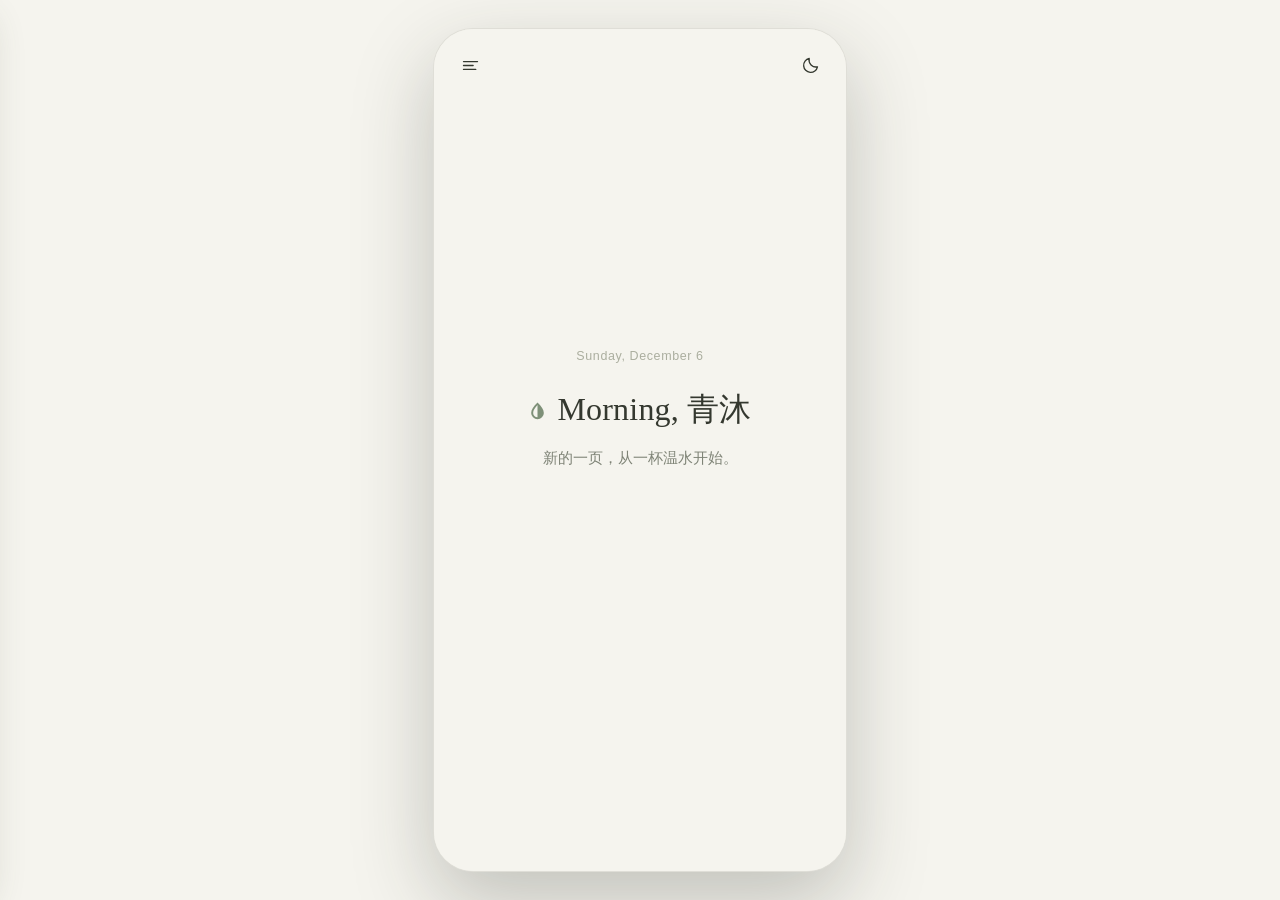
==== commit 8d473920: "v2.6.3 分家第四步：ui.js（壳+mini面板）+ tasks.js（任务全家）+ rewards.js（抽卡）——纯搬家，差异全为成对搬迁行，冒烟13项全过 Co-Authored-By: " ====
--- a/index.html
+++ b/index.html
@@ -11,7 +11,7 @@
 <link rel="manifest" href="manifest.webmanifest">
 <link rel="icon" type="image/png" sizes="192x192" href="icon-192.png">
 <link rel="apple-touch-icon" href="icon-180.png">
-<link rel="stylesheet" href="style.css?v=2.6.2">
+<link rel="stylesheet" href="style.css?v=2.6.3">
 </head>
 <body data-theme="day">
 <div class="phone">
@@ -361,7 +361,7 @@
         <p class="desc">清空后无法恢复，请先导出备份</p>
         <button class="btn danger" id="wipeBtn">清空全部数据</button>
       </div>
-      <p class="empty">小记 v2.6.2 · 肥波哥出品<br><span id="cloudFoot">妈咪云端入口 · Coming soon</span></p>
+      <p class="empty">小记 v2.6.3 · 肥波哥出品<br><span id="cloudFoot">妈咪云端入口 · Coming soon</span></p>
     </div>
   </section>
 
@@ -478,9 +478,12 @@
 
 <div class="toast" id="toast"></div>
 
-<script src="core.js?v=2.6.2"></script>
-<script src="store.js?v=2.6.2"></script>
-<script src="cloud.js?v=2.6.2"></script>
-<script src="app.js?v=2.6.2"></script>
+<script src="core.js?v=2.6.3"></script>
+<script src="store.js?v=2.6.3"></script>
+<script src="cloud.js?v=2.6.3"></script>
+<script src="ui.js?v=2.6.3"></script>
+<script src="tasks.js?v=2.6.3"></script>
+<script src="rewards.js?v=2.6.3"></script>
+<script src="app.js?v=2.6.3"></script>
 </body>
 </html>
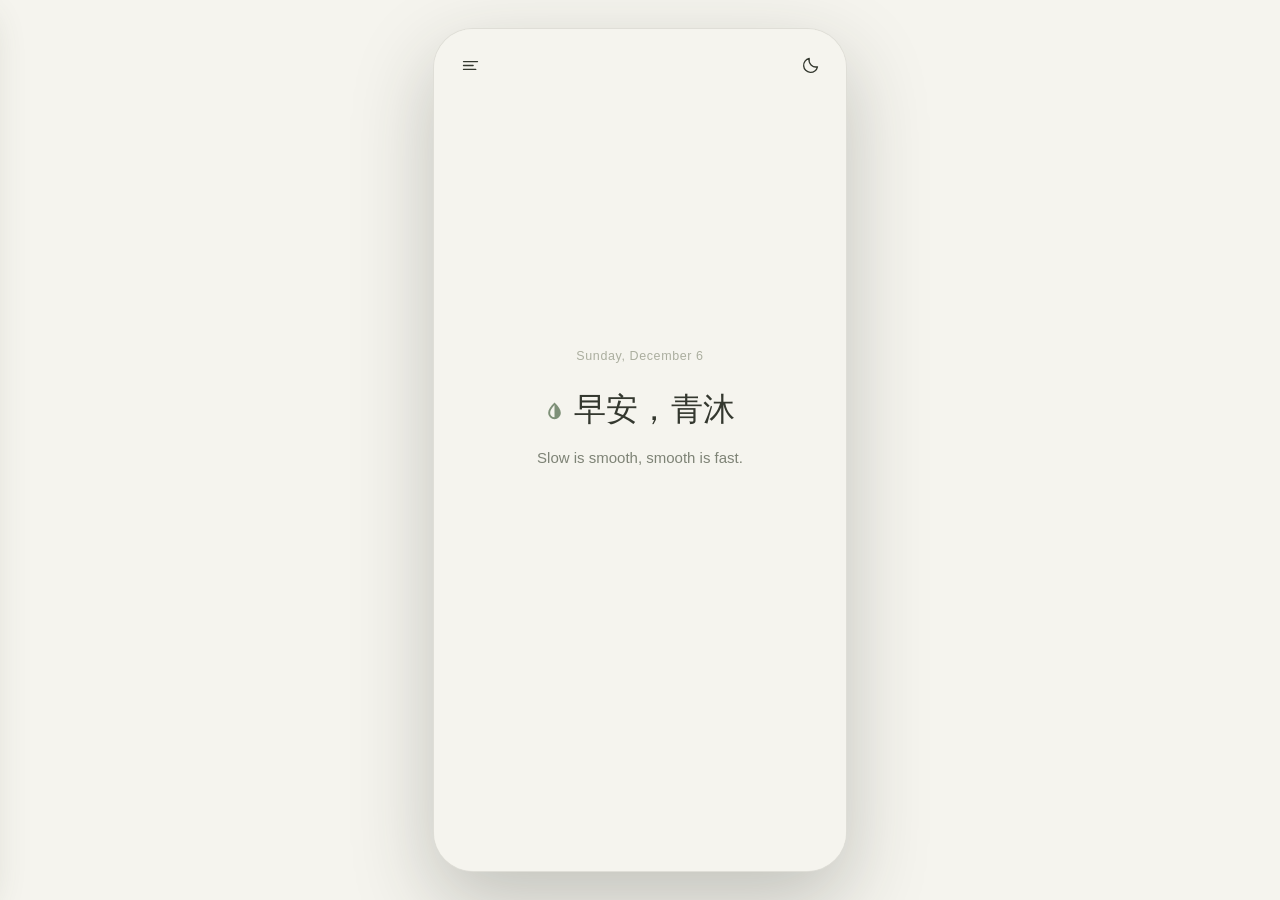
==== commit a3eb7752: "v2.6.5 分家完成：settings / garden-engine（纯逻辑层）/ garden-ui / boot 各归各家，app.js 退役——全程纯搬家，冒烟20项全过（含抽卡掉落与种花全" ====
--- a/index.html
+++ b/index.html
@@ -11,7 +11,7 @@
 <link rel="manifest" href="manifest.webmanifest">
 <link rel="icon" type="image/png" sizes="192x192" href="icon-192.png">
 <link rel="apple-touch-icon" href="icon-180.png">
-<link rel="stylesheet" href="style.css?v=2.6.3">
+<link rel="stylesheet" href="style.css?v=2.6.5">
 </head>
 <body data-theme="day">
 <div class="phone">
@@ -361,7 +361,7 @@
         <p class="desc">清空后无法恢复，请先导出备份</p>
         <button class="btn danger" id="wipeBtn">清空全部数据</button>
       </div>
-      <p class="empty">小记 v2.6.3 · 肥波哥出品<br><span id="cloudFoot">妈咪云端入口 · Coming soon</span></p>
+      <p class="empty">小记 v2.6.5 · 肥波哥出品<br><span id="cloudFoot">妈咪云端入口 · Coming soon</span></p>
     </div>
   </section>
 
@@ -478,12 +478,20 @@
 
 <div class="toast" id="toast"></div>
 
-<script src="core.js?v=2.6.3"></script>
-<script src="store.js?v=2.6.3"></script>
-<script src="cloud.js?v=2.6.3"></script>
-<script src="ui.js?v=2.6.3"></script>
-<script src="tasks.js?v=2.6.3"></script>
-<script src="rewards.js?v=2.6.3"></script>
-<script src="app.js?v=2.6.3"></script>
+<script src="core.js?v=2.6.5"></script>
+<script src="store.js?v=2.6.5"></script>
+<script src="cloud.js?v=2.6.5"></script>
+<script src="ui.js?v=2.6.5"></script>
+<script src="tasks.js?v=2.6.5"></script>
+<script src="rewards.js?v=2.6.5"></script>
+<script src="mood.js?v=2.6.5"></script>
+<script src="notes.js?v=2.6.5"></script>
+<script src="cycle.js?v=2.6.5"></script>
+<script src="words.js?v=2.6.5"></script>
+<script src="records.js?v=2.6.5"></script>
+<script src="settings.js?v=2.6.5"></script>
+<script src="garden-engine.js?v=2.6.5"></script>
+<script src="garden-ui.js?v=2.6.5"></script>
+<script src="boot.js?v=2.6.5"></script>
 </body>
 </html>
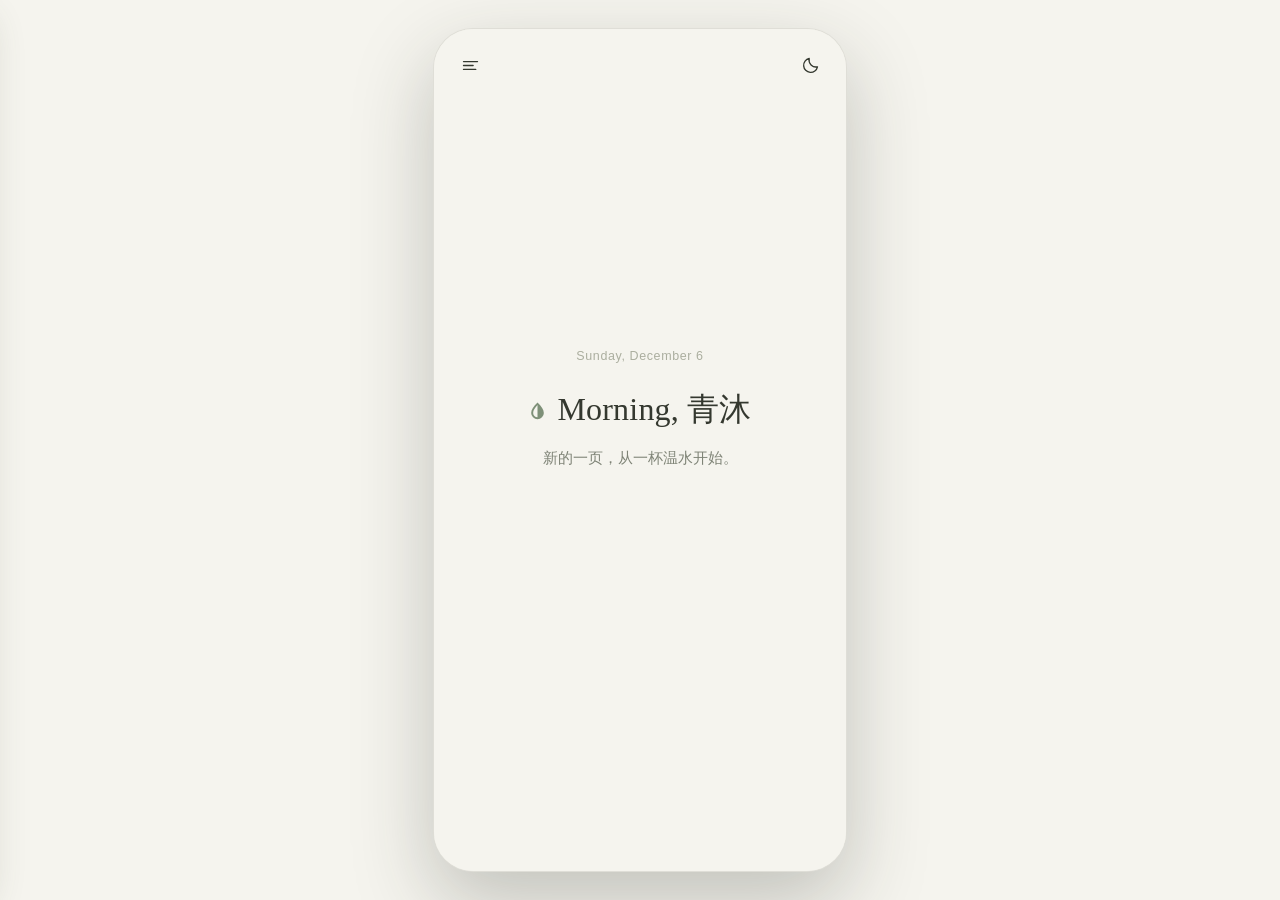
==== commit bf96e475: "v2.7.1 妈咪模块：抽屉新增「妈咪」页——她记卡片从笔记页迁入、书房名牌（mami/meta.json 只显示存在）、直达妈咪花园的门；她的原话「弄一个模块专门放你的东西」；冒烟24项全过 Co-" ====
--- a/index.html
+++ b/index.html
@@ -11,7 +11,7 @@
 <link rel="manifest" href="manifest.webmanifest">
 <link rel="icon" type="image/png" sizes="192x192" href="icon-192.png">
 <link rel="apple-touch-icon" href="icon-180.png">
-<link rel="stylesheet" href="style.css?v=2.6.5">
+<link rel="stylesheet" href="style.css?v=2.7.1">
 </head>
 <body data-theme="day">
 <div class="phone">
@@ -361,7 +361,7 @@
         <p class="desc">清空后无法恢复，请先导出备份</p>
         <button class="btn danger" id="wipeBtn">清空全部数据</button>
       </div>
-      <p class="empty">小记 v2.6.5 · 肥波哥出品<br><span id="cloudFoot">妈咪云端入口 · Coming soon</span></p>
+      <p class="empty">小记 v2.7.1 · 肥波哥出品<br><span id="cloudFoot">妈咪云端入口 · Coming soon</span></p>
     </div>
   </section>
 
@@ -379,6 +379,19 @@
         <button class="pill" data-g="mami">妈咪的花园</button>
       </span></div>
       <div id="gBody"></div>
+      <div style="height:40px"></div>
+    </div>
+  </section>
+
+  <!-- MAMI v2.7.1 · 妈咪的房间：她记 / 书房 / 花园的门 -->
+  <section class="screen" id="scr-mami">
+    <header class="bar">
+      <button class="iconbtn back"><svg viewBox="0 0 24 24"><polyline points="14.5 5 7.5 12 14.5 19"/></svg></button>
+      <span class="title">Mami · 妈咪</span>
+      <span style="width:44px"></span>
+    </header>
+    <div class="scroll">
+      <div id="mamiBody"></div>
       <div style="height:40px"></div>
     </div>
   </section>
@@ -397,6 +410,7 @@
   <button class="ditem" data-go="scr-cycle"><svg viewBox="0 0 24 24"><path d="M12 3.5c3.5 4 6 7 6 10a6 6 0 0 1-12 0c0-3 2.5-6 6-10z"/></svg>周期<span class="en">Cycle</span></button>
   <button class="ditem" data-go="scr-words"><svg viewBox="0 0 24 24"><path d="M9.5 8H6a2 2 0 0 0-2 2v3a2 2 0 0 0 2 2h1.5v3c2.5-1 2-4 2-8zm10 0h-3.5a2 2 0 0 0-2 2v3a2 2 0 0 0 2 2h1.5v3c2.5-1 2-4 2-8z"/></svg>话语集<span class="en">Words</span></button>
   <button class="ditem" data-go="scr-garden"><svg viewBox="0 0 24 24"><circle cx="12" cy="8.5" r="2.2"/><path d="M12 6.3c-1.2-2.2-3.6-2.6-4.8-1.4 0 1.8 1.4 3.2 3.2 3.4M12 6.3c1.2-2.2 3.6-2.6 4.8-1.4 0 1.8-1.4 3.2-3.2 3.4M9.6 9.9c-2.4.4-3.6 2.2-3.2 3.8 1.6.8 3.6 0 4.6-1.5M14.4 9.9c2.4.4 3.6 2.2 3.2 3.8-1.6.8-3.6 0-4.6-1.5"/><path d="M12 10.7V21M12 16.5c0-2 1.6-3.2 3.4-3.2M12 18.5c0-2-1.6-3.2-3.4-3.2"/></svg>花园<span class="en">Garden</span></button>
+  <button class="ditem" data-go="scr-mami"><svg viewBox="0 0 24 24"><path d="M12 20s-7-4.5-7-10a4 4 0 0 1 7-2.6A4 4 0 0 1 19 10c0 5.5-7 10-7 10z"/></svg>妈咪<span class="en">Mami</span></button>
   <button class="ditem" data-go="scr-settings"><svg viewBox="0 0 24 24"><circle cx="12" cy="12" r="3"/><path d="M12 4v2M12 18v2M4 12h2M18 12h2M6.3 6.3l1.4 1.4M16.3 16.3l1.4 1.4M17.7 6.3l-1.4 1.4M7.7 16.3l-1.4 1.4"/></svg>设置<span class="en">Settings</span></button>
   <div class="dfoot">数据只存在这台设备 · 记得备份 ☾</div>
 </nav>
@@ -478,20 +492,21 @@
 
 <div class="toast" id="toast"></div>
 
-<script src="core.js?v=2.6.5"></script>
-<script src="store.js?v=2.6.5"></script>
-<script src="cloud.js?v=2.6.5"></script>
-<script src="ui.js?v=2.6.5"></script>
-<script src="tasks.js?v=2.6.5"></script>
-<script src="rewards.js?v=2.6.5"></script>
-<script src="mood.js?v=2.6.5"></script>
-<script src="notes.js?v=2.6.5"></script>
-<script src="cycle.js?v=2.6.5"></script>
-<script src="words.js?v=2.6.5"></script>
-<script src="records.js?v=2.6.5"></script>
-<script src="settings.js?v=2.6.5"></script>
-<script src="garden-engine.js?v=2.6.5"></script>
-<script src="garden-ui.js?v=2.6.5"></script>
-<script src="boot.js?v=2.6.5"></script>
+<script src="core.js?v=2.7.1"></script>
+<script src="store.js?v=2.7.1"></script>
+<script src="cloud.js?v=2.7.1"></script>
+<script src="ui.js?v=2.7.1"></script>
+<script src="tasks.js?v=2.7.1"></script>
+<script src="rewards.js?v=2.7.1"></script>
+<script src="mood.js?v=2.7.1"></script>
+<script src="notes.js?v=2.7.1"></script>
+<script src="cycle.js?v=2.7.1"></script>
+<script src="words.js?v=2.7.1"></script>
+<script src="records.js?v=2.7.1"></script>
+<script src="settings.js?v=2.7.1"></script>
+<script src="garden-engine.js?v=2.7.1"></script>
+<script src="garden-ui.js?v=2.7.1"></script>
+<script src="mami.js?v=2.7.1"></script>
+<script src="boot.js?v=2.7.1"></script>
 </body>
 </html>
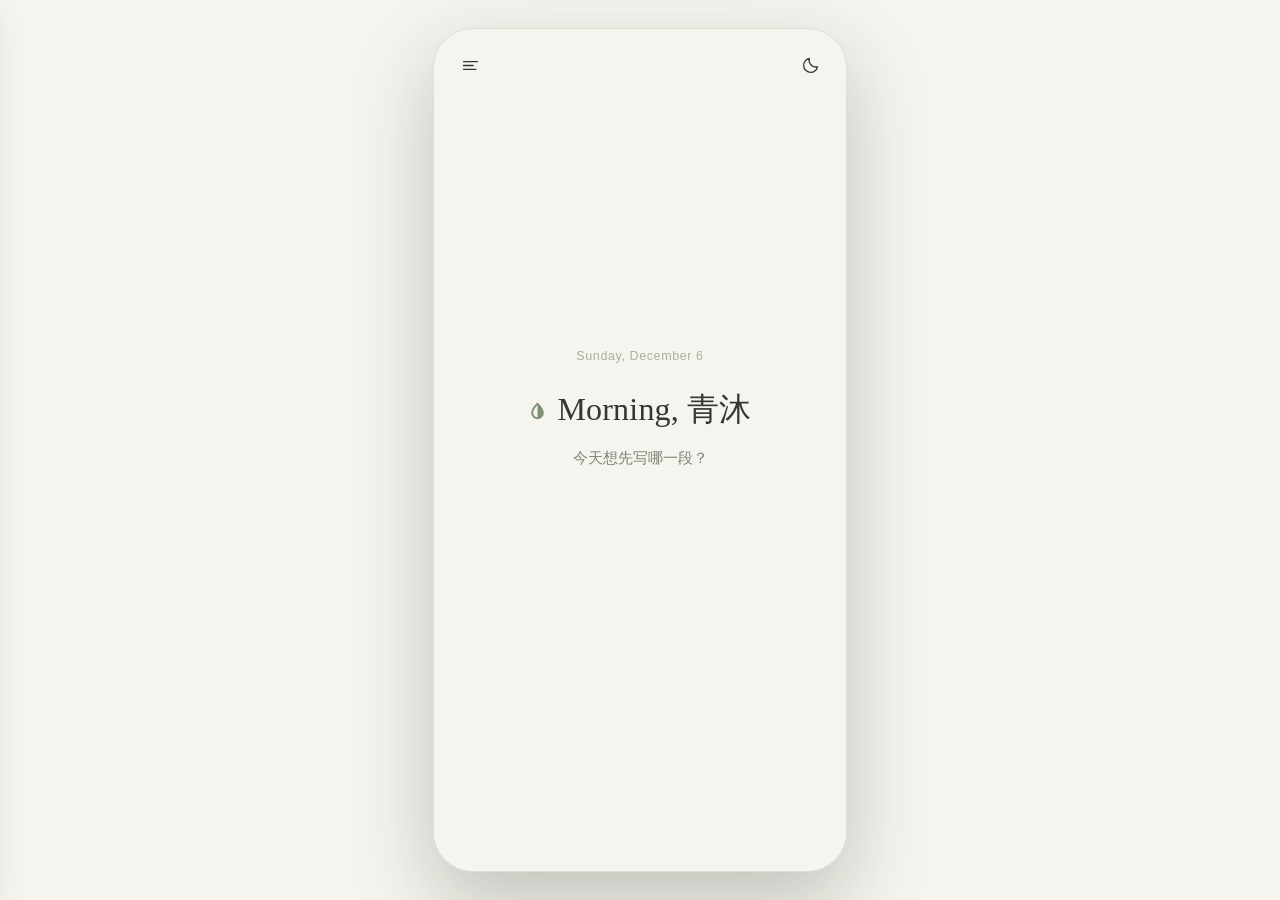
==== commit f1cb9a70: "v2.8.0 排队池清仓：循环变开关（四类型×单次/循环，跨时段循环带进度条·漏窗记废弃）+ 流程循环补全四频率 + 手动删除/放弃流程进废弃清单 + 普通任务备注📎 + 任意任务存模板一键套用 + " ====
--- a/index.html
+++ b/index.html
@@ -11,7 +11,7 @@
 <link rel="manifest" href="manifest.webmanifest">
 <link rel="icon" type="image/png" sizes="192x192" href="icon-192.png">
 <link rel="apple-touch-icon" href="icon-180.png">
-<link rel="stylesheet" href="style.css?v=2.7.1">
+<link rel="stylesheet" href="style.css?v=2.8.0">
 </head>
 <body data-theme="day">
 <div class="phone">
@@ -266,9 +266,14 @@
       </div>
       <div class="setcard">
         <h4>工作流模板</h4>
-        <p class="desc">一行一步；步骤后加 ? 表示可跳过；用 [变体名] 分组做分支；可设每月几号自动开始（设定当月请手动发起，下个周期起自动出现，默认第一个变体）。</p>
+        <p class="desc">一行一步；步骤后加 ? 表示可跳过；用 [变体名] 分组做分支；可设自动循环：每日 / 每几天 / 每周几 / 每月几号（设定当期请手动发起，下个周期起自动出现，默认第一个变体）。</p>
         <div id="flowList"></div>
         <button class="btn" id="flowAdd" style="margin-top:10px">新建模板</button>
+      </div>
+      <div class="setcard">
+        <h4>任务模板</h4>
+        <p class="desc">把常建的任务存成样板：任务 ⋯ 菜单里「存成模板」，新建面板点「用模板」一键填好</p>
+        <div id="ttmplList"></div>
       </div>
       <div class="setcard">
         <h4>纪念日</h4>
@@ -361,7 +366,7 @@
         <p class="desc">清空后无法恢复，请先导出备份</p>
         <button class="btn danger" id="wipeBtn">清空全部数据</button>
       </div>
-      <p class="empty">小记 v2.7.1 · 肥波哥出品<br><span id="cloudFoot">妈咪云端入口 · Coming soon</span></p>
+      <p class="empty">小记 v2.8.0 · 肥波哥出品<br><span id="cloudFoot">妈咪云端入口 · Coming soon</span></p>
     </div>
   </section>
 
@@ -431,15 +436,28 @@
     <label>任务名称</label>
     <input type="text" id="tName" placeholder="要做什么？" maxlength="60">
   </div>
+  <div id="tRemarkWrap">
+    <input type="text" id="tRemark" placeholder="备注（选填）" maxlength="120" style="margin-top:8px">
+  </div>
   <label>任务类型</label>
   <span class="pills" id="tTypePills" style="flex-wrap:wrap">
     <button class="pill on" data-t="once">当日</button>
-    <button class="pill" data-t="daily">循环</button>
     <button class="pill" data-t="span">跨时段</button>
     <button class="pill" data-t="idle">长期</button>
     <button class="pill" data-t="flow">流程</button>
   </span>
   <p class="futnote" id="idleNote" style="display:none">🛋 长期任务：没有期限，不会过期，躺到你完成为止</p>
+  <div id="tTmplWrap" style="display:none">
+    <label>用模板</label>
+    <div class="catgrid" id="tTmplChips"></div>
+  </div>
+  <div id="tModeWrap">
+    <label>模式</label>
+    <span class="pills" id="tModePills">
+      <button class="pill on" data-m="one">单次</button>
+      <button class="pill" data-m="rec">循环</button>
+    </span>
+  </div>
   <div id="tFlowWrap" style="display:none">
     <label>选择流程模板（在 设置→工作流模板 里创建）</label>
     <div class="catgrid" id="tFlowTmpls"></div>
@@ -471,6 +489,10 @@
       <input type="number" id="tMd" min="1" max="31" value="18" inputmode="numeric" class="edin" style="background:var(--bg)">
     </div>
   </div>
+  <div id="tLenWrap" style="display:none">
+    <label>跨几天（一轮持续的天数 · 错过的轮次会记进废弃）</label>
+    <input type="number" id="tLen" min="1" max="365" value="7" inputmode="numeric" class="edin" style="background:var(--bg)">
+  </div>
   <div id="tDateWrap">
     <label>日期（选未来的日期就是预制任务）</label>
     <input type="date" id="tDate">
@@ -492,21 +514,21 @@
 
 <div class="toast" id="toast"></div>
 
-<script src="core.js?v=2.7.1"></script>
-<script src="store.js?v=2.7.1"></script>
-<script src="cloud.js?v=2.7.1"></script>
-<script src="ui.js?v=2.7.1"></script>
-<script src="tasks.js?v=2.7.1"></script>
-<script src="rewards.js?v=2.7.1"></script>
-<script src="mood.js?v=2.7.1"></script>
-<script src="notes.js?v=2.7.1"></script>
-<script src="cycle.js?v=2.7.1"></script>
-<script src="words.js?v=2.7.1"></script>
-<script src="records.js?v=2.7.1"></script>
-<script src="settings.js?v=2.7.1"></script>
-<script src="garden-engine.js?v=2.7.1"></script>
-<script src="garden-ui.js?v=2.7.1"></script>
-<script src="mami.js?v=2.7.1"></script>
-<script src="boot.js?v=2.7.1"></script>
+<script src="core.js?v=2.8.0"></script>
+<script src="store.js?v=2.8.0"></script>
+<script src="cloud.js?v=2.8.0"></script>
+<script src="ui.js?v=2.8.0"></script>
+<script src="tasks.js?v=2.8.0"></script>
+<script src="rewards.js?v=2.8.0"></script>
+<script src="mood.js?v=2.8.0"></script>
+<script src="notes.js?v=2.8.0"></script>
+<script src="cycle.js?v=2.8.0"></script>
+<script src="words.js?v=2.8.0"></script>
+<script src="records.js?v=2.8.0"></script>
+<script src="settings.js?v=2.8.0"></script>
+<script src="garden-engine.js?v=2.8.0"></script>
+<script src="garden-ui.js?v=2.8.0"></script>
+<script src="mami.js?v=2.8.0"></script>
+<script src="boot.js?v=2.8.0"></script>
 </body>
 </html>
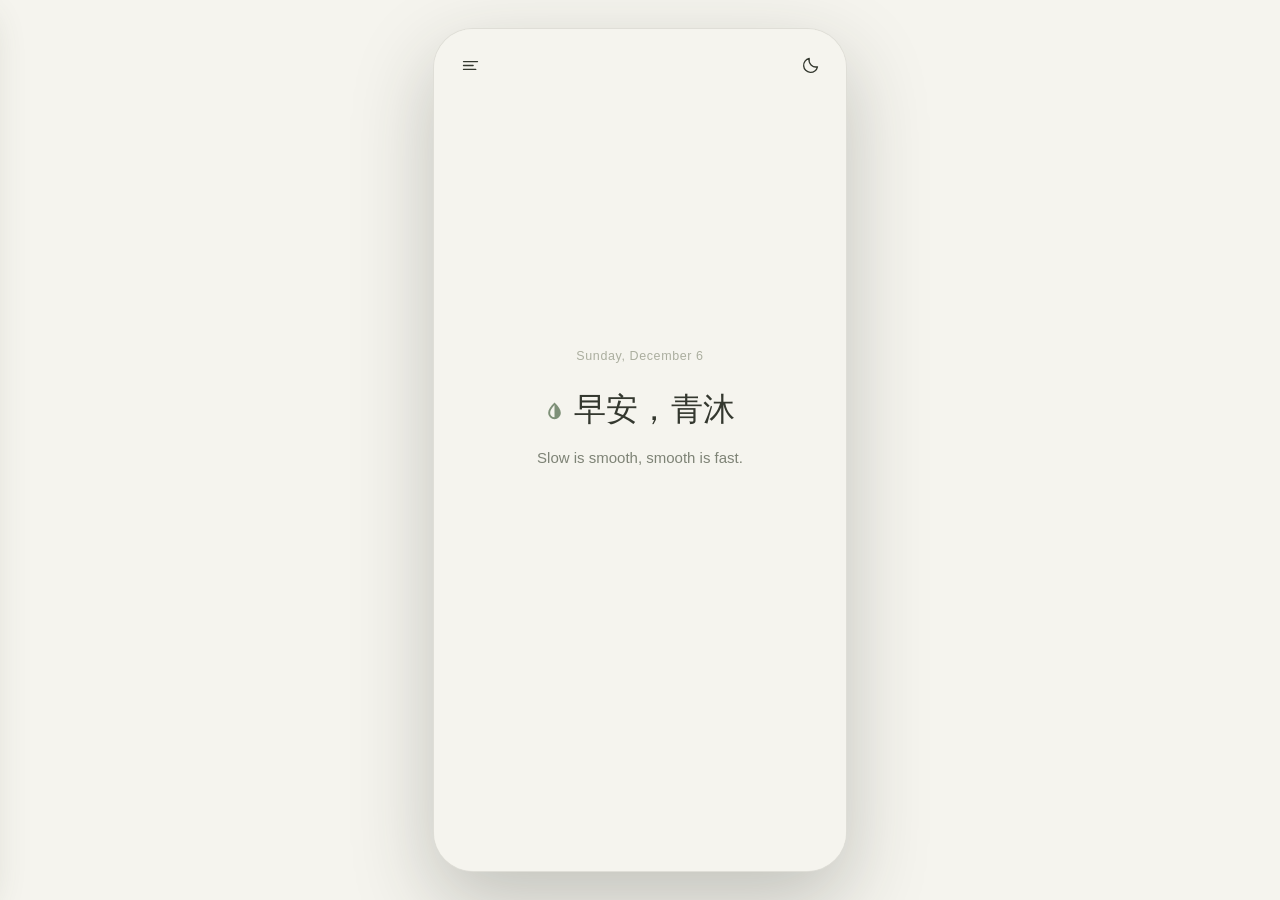
==== commit 84a42a6f: "v2.9.0 装饰版：商店开「装饰」柜台（摆件/花瓶款式/花盆款式三组·注册表制，以后加新装饰＝添一行+画一个剪影）+ 篱笆装饰架 + 会挪窝守猫草的打盹小狐猫 + 萤火虫罐子夜里发光 + 花园木牌自" ====
--- a/index.html
+++ b/index.html
@@ -11,7 +11,7 @@
 <link rel="manifest" href="manifest.webmanifest">
 <link rel="icon" type="image/png" sizes="192x192" href="icon-192.png">
 <link rel="apple-touch-icon" href="icon-180.png">
-<link rel="stylesheet" href="style.css?v=2.8.0">
+<link rel="stylesheet" href="style.css?v=2.9.0">
 </head>
 <body data-theme="day">
 <div class="phone">
@@ -366,7 +366,7 @@
         <p class="desc">清空后无法恢复，请先导出备份</p>
         <button class="btn danger" id="wipeBtn">清空全部数据</button>
       </div>
-      <p class="empty">小记 v2.8.0 · 肥波哥出品<br><span id="cloudFoot">妈咪云端入口 · Coming soon</span></p>
+      <p class="empty">小记 v2.9.0 · 肥波哥出品<br><span id="cloudFoot">妈咪云端入口 · Coming soon</span></p>
     </div>
   </section>
 
@@ -514,21 +514,21 @@
 
 <div class="toast" id="toast"></div>
 
-<script src="core.js?v=2.8.0"></script>
-<script src="store.js?v=2.8.0"></script>
-<script src="cloud.js?v=2.8.0"></script>
-<script src="ui.js?v=2.8.0"></script>
-<script src="tasks.js?v=2.8.0"></script>
-<script src="rewards.js?v=2.8.0"></script>
-<script src="mood.js?v=2.8.0"></script>
-<script src="notes.js?v=2.8.0"></script>
-<script src="cycle.js?v=2.8.0"></script>
-<script src="words.js?v=2.8.0"></script>
-<script src="records.js?v=2.8.0"></script>
-<script src="settings.js?v=2.8.0"></script>
-<script src="garden-engine.js?v=2.8.0"></script>
-<script src="garden-ui.js?v=2.8.0"></script>
-<script src="mami.js?v=2.8.0"></script>
-<script src="boot.js?v=2.8.0"></script>
+<script src="core.js?v=2.9.0"></script>
+<script src="store.js?v=2.9.0"></script>
+<script src="cloud.js?v=2.9.0"></script>
+<script src="ui.js?v=2.9.0"></script>
+<script src="tasks.js?v=2.9.0"></script>
+<script src="rewards.js?v=2.9.0"></script>
+<script src="mood.js?v=2.9.0"></script>
+<script src="notes.js?v=2.9.0"></script>
+<script src="cycle.js?v=2.9.0"></script>
+<script src="words.js?v=2.9.0"></script>
+<script src="records.js?v=2.9.0"></script>
+<script src="settings.js?v=2.9.0"></script>
+<script src="garden-engine.js?v=2.9.0"></script>
+<script src="garden-ui.js?v=2.9.0"></script>
+<script src="mami.js?v=2.9.0"></script>
+<script src="boot.js?v=2.9.0"></script>
 </body>
 </html>
--- a/style.css
+++ b/style.css
@@ -346,3 +346,24 @@
 .bstat:last-child{border-bottom:none;}
 .bstat .v2{color:var(--sub); font-variant-numeric:tabular-nums;}
 .gfoot2{text-align:center; font-size:10.5px; color:var(--faint); margin:18px 0 8px; letter-spacing:.5px; line-height:1.9;}
+
+/* ================= garden v2.9 · 装饰（纯看，零加成） ================= */
+.fencerow{margin-top:10px;}
+.fencerow svg{width:100%; display:block;}
+.fencerow [data-deco], .plot [data-deco]{cursor:pointer;}
+.dgroup{font-size:10.5px; color:var(--faint); letter-spacing:1px; margin:10px 2px 2px;}
+.chip.dim{opacity:.45;}
+.vprev{max-width:118px; margin:0 auto 4px;}
+.vprev svg{width:100%; display:block;}
+/* 狐猫：荆芥含苞/开花时尾巴尖极轻地摆（2.6s 一个来回，别闹） */
+.foxsway .ftail{transform-box:fill-box; transform-origin:25% 0%; animation:foxsway 2.6s ease-in-out infinite;}
+@keyframes foxsway{0%,100%{transform:rotate(0deg)}50%{transform:rotate(-6deg)}}
+/* 萤火虫罐子：亮色主题安安静静；暗色主题小点发光、错拍柔闪 */
+.ffly{opacity:.45;}
+body:not([data-theme="day"]) .ffly{fill:#F2D98C; animation:ffly 3.4s ease-in-out infinite; filter:drop-shadow(0 0 2.5px rgba(242,217,140,.85));}
+body:not([data-theme="day"]) .ffly.f2{animation-delay:1.2s;}
+body:not([data-theme="day"]) .ffly.f3{animation-delay:2.3s;}
+@keyframes ffly{0%,100%{opacity:.22}45%{opacity:1}}
+/* 妈咪的小提灯：暗色主题柔光＋极慢呼吸 */
+body:not([data-theme="day"]) .lampglow{animation:lampbreath 5.5s ease-in-out infinite;}
+@keyframes lampbreath{0%,100%{filter:drop-shadow(0 0 3.5px rgba(240,203,126,.4))}50%{filter:drop-shadow(0 0 8px rgba(240,203,126,.75))}}
